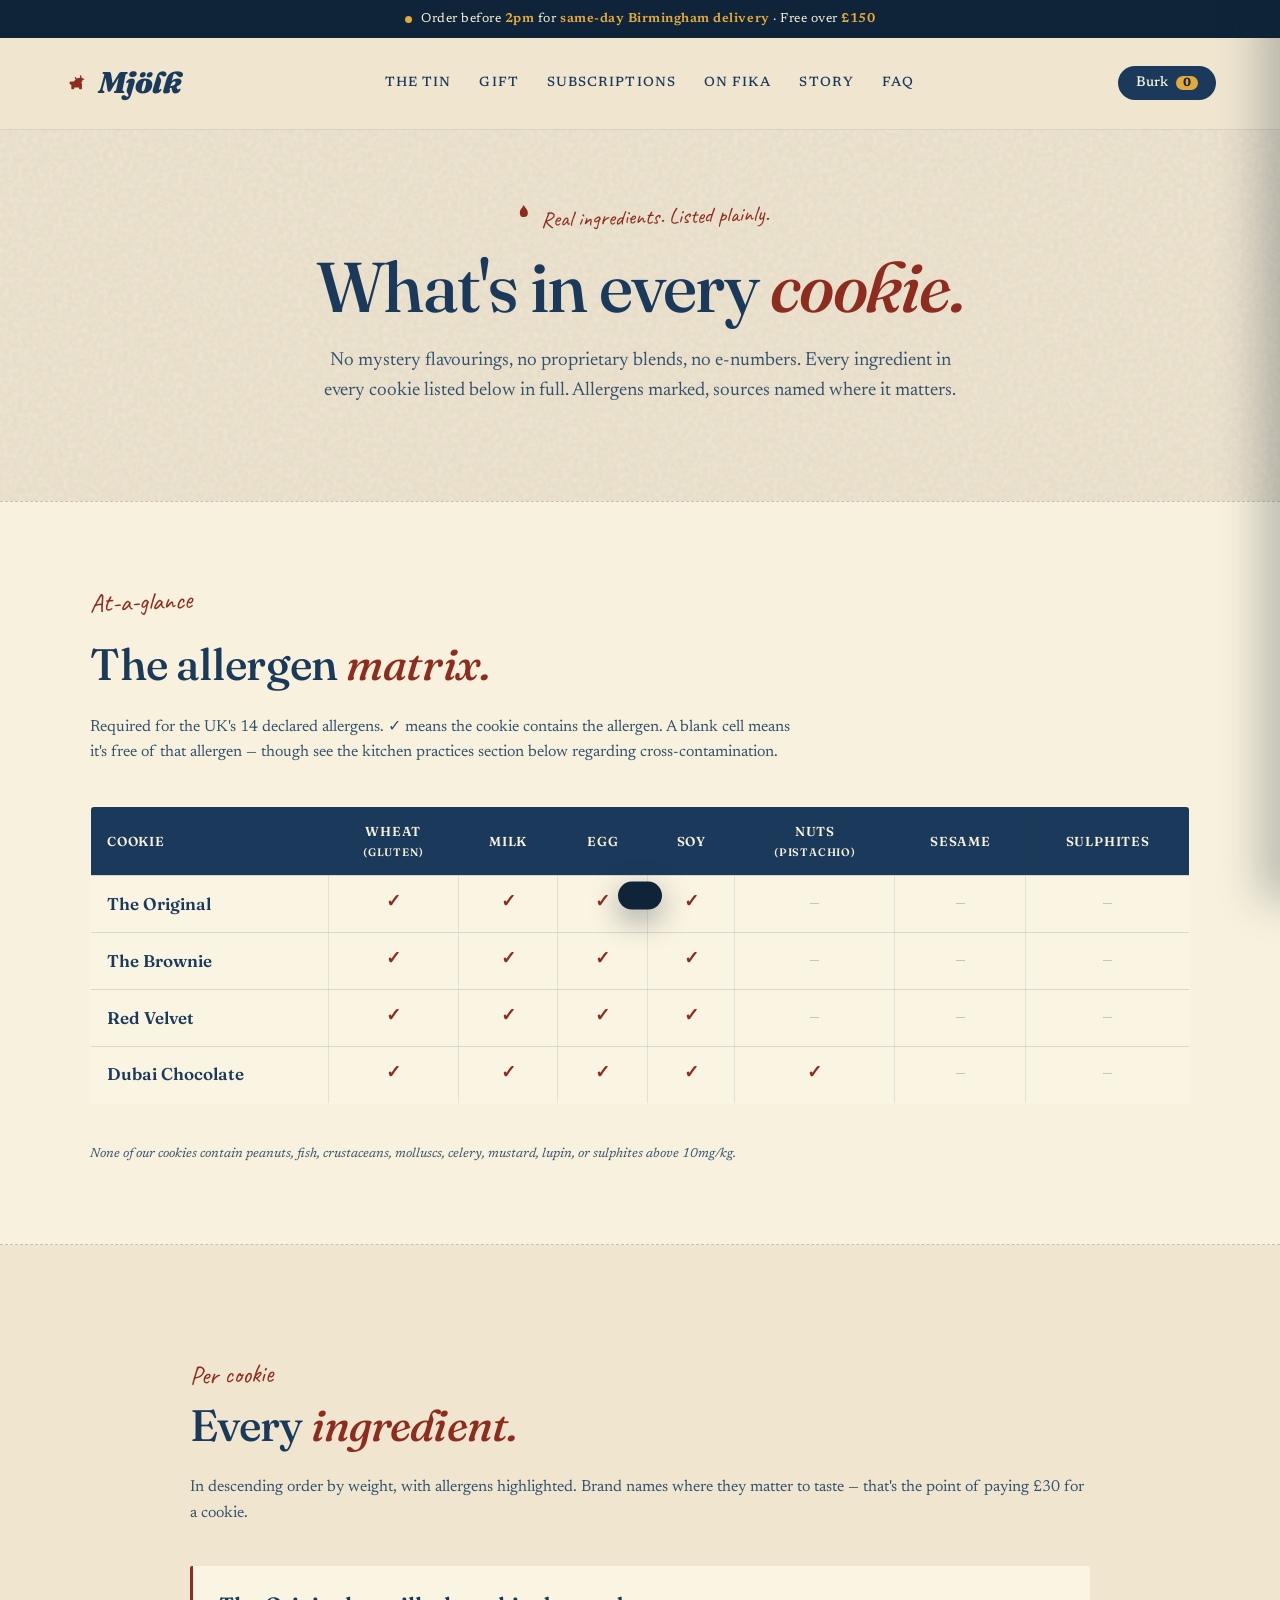
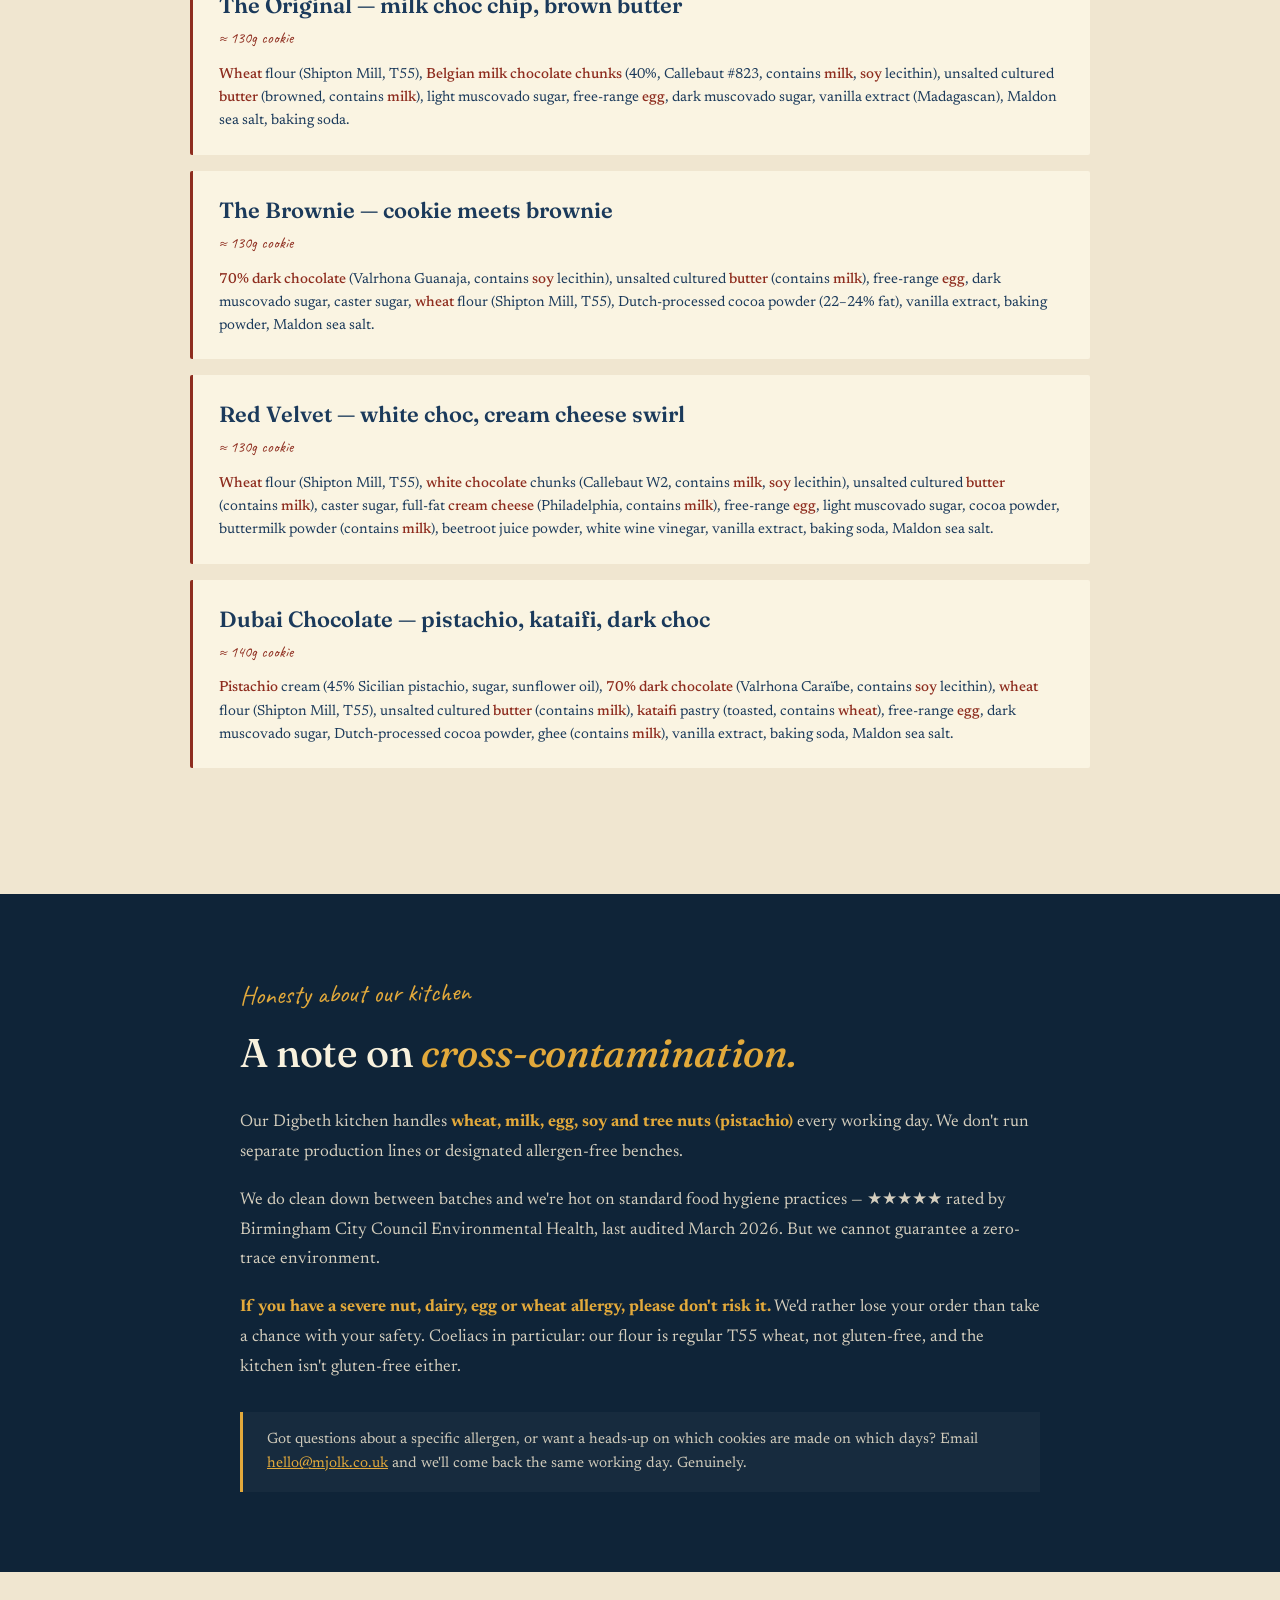
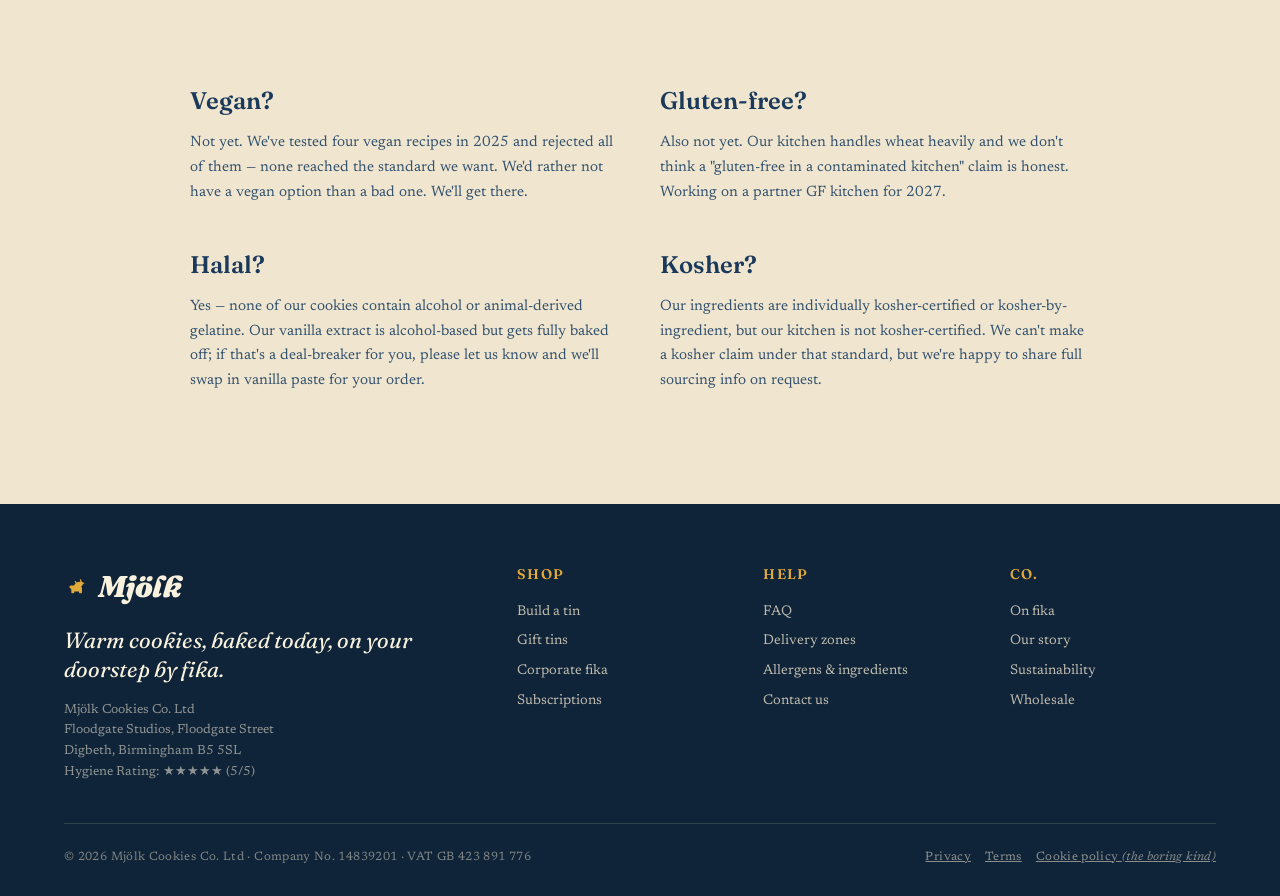
==== allergens.html @ 81289ff7 "Initial commit: static Mjölk site" ====
<!DOCTYPE html>
<html lang="en-GB">
<head>
<meta charset="UTF-8">
<meta name="viewport" content="width=device-width, initial-scale=1.0">
<title>Allergens & Ingredients — Mjölk Cookies</title>
<meta name="description" content="Full ingredient lists and allergen information for every Mjölk Cookie. Wheat, milk, egg, soy in all four cookies. Pistachio (nuts) in our Dubai Chocolate.">
<link rel="preconnect" href="https://fonts.googleapis.com">
<link rel="preconnect" href="https://fonts.gstatic.com" crossorigin>
<link href="https://fonts.googleapis.com/css2?family=Fraunces:ital,opsz,wght@0,9..144,400;0,9..144,500;0,9..144,600;0,9..144,700;0,9..144,900;1,9..144,400;1,9..144,600;1,9..144,900&family=Newsreader:ital,wght@0,400;0,500;0,600;1,400;1,500&family=Caveat:wght@500;700&display=swap" rel="stylesheet">
<link rel="stylesheet" href="styles.css">
</head>
<body>

<div class="topbar">
  <span class="pulse"></span>
  Order before <strong>2pm</strong> for <strong>same-day Birmingham delivery</strong> · Free over <strong>£150</strong>
</div>

<nav class="site-nav">
  <a href="index.html" class="logo">
    <svg class="dala" viewBox="0 0 64 64"><path fill="#8E2D1F" d="M51 24c-1.5-2.5-4-4-7-4.5L42 14c-.3-.8-1.2-1.2-2-.9-.7.3-1.1 1-.9 1.7l1.2 4.5c-3-.2-6 .3-8.5 1.5l-3-3c-.6-.6-1.6-.6-2.2 0-.6.6-.6 1.6 0 2.2l2.5 2.5c-2 1.5-3.5 3.5-4.3 5.8H17c-2 0-3.5 1.5-3.5 3.5 0 1.2.6 2.3 1.5 3l3 2v8.7c0 1 .8 1.8 1.8 1.8h3.5c1 0 1.8-.8 1.8-1.8v-2.4h12v2.4c0 1 .8 1.8 1.8 1.8h3.5c1 0 1.8-.8 1.8-1.8V35.5c0-2-.7-3.8-1.8-5.3 1.7-.7 3-2 3.7-3.7.4-1 .3-2-.1-2.5z"/><circle cx="46" cy="26" r="1.2" fill="#F0E6D0"/></svg>
    Mjölk
  </a>
  <ul>
    <li><a href="index.html#shop">The Tin</a></li>
    <li><a href="gift-tins.html">Gift</a></li>
    <li><a href="subscriptions.html">Subscriptions</a></li>
    <li><a href="index.html#fika">On Fika</a></li>
    <li><a href="our-story.html">Story</a></li>
    <li><a href="index.html#faq">FAQ</a></li>
  </ul>
  <div class="nav-right">
    <button class="cart-btn" onclick="openCart()">Burk <span class="cart-count" data-cart-count>0</span></button>
    <button class="mobile-menu-btn" onclick="toggleMobileMenu()" aria-label="Menu">
      <svg viewBox="0 0 24 24" fill="none" stroke="currentColor" stroke-width="2"><path d="M3 6h18M3 12h18M3 18h18"/></svg>
    </button>
  </div>
</nav>

<!-- Page hero -->
<section class="page-hero">
  <span class="eyebrow">
    <svg viewBox="0 0 24 24" fill="none"><path d="M12 2c2 4 4 4 4 8a4 4 0 11-8 0c0-4 2-4 4-8z" fill="#8E2D1F"/></svg>
    Real ingredients. Listed plainly.
  </span>
  <h1>What's in every <span class="it">cookie.</span></h1>
  <p class="lede">
    No mystery flavourings, no proprietary blends, no e-numbers. Every ingredient in every cookie
    listed below in full. Allergens marked, sources named where it matters.
  </p>
</section>

<!-- Allergen matrix -->
<section style="background: var(--cream-light); border-top: 1px dashed rgba(27,58,91,.25); border-bottom: 1px dashed rgba(27,58,91,.25); padding: 80px 5vw">
  <div style="max-width: 1100px; margin: 0 auto">
    <span class="section-eyebrow">At-a-glance</span>
    <h2 style="font-family: 'Fraunces', serif; font-size: clamp(30px, 4vw, 44px); font-weight: 500; color: var(--navy); margin-bottom: 16px; letter-spacing: -.01em">The allergen <span style="font-style: italic; color: var(--falu)">matrix.</span></h2>
    <p style="font-size: 16px; color: var(--navy-soft); line-height: 1.6; margin-bottom: 30px; max-width: 700px">
      Required for the UK's 14 declared allergens. ✓ means the cookie contains the allergen.
      A blank cell means it's free of that allergen — though see the kitchen practices section
      below regarding cross-contamination.
    </p>

    <div class="allergen-table-wrap">
      <table class="allergen-table">
        <thead>
          <tr>
            <th>Cookie</th>
            <th>Wheat<br><small>(gluten)</small></th>
            <th>Milk</th>
            <th>Egg</th>
            <th>Soy</th>
            <th>Nuts<br><small>(pistachio)</small></th>
            <th>Sesame</th>
            <th>Sulphites</th>
          </tr>
        </thead>
        <tbody>
          <tr>
            <td>The Original</td>
            <td><span class="allergen-yes">✓</span></td>
            <td><span class="allergen-yes">✓</span></td>
            <td><span class="allergen-yes">✓</span></td>
            <td><span class="allergen-yes">✓</span></td>
            <td><span class="allergen-no">—</span></td>
            <td><span class="allergen-no">—</span></td>
            <td><span class="allergen-no">—</span></td>
          </tr>
          <tr>
            <td>The Brownie</td>
            <td><span class="allergen-yes">✓</span></td>
            <td><span class="allergen-yes">✓</span></td>
            <td><span class="allergen-yes">✓</span></td>
            <td><span class="allergen-yes">✓</span></td>
            <td><span class="allergen-no">—</span></td>
            <td><span class="allergen-no">—</span></td>
            <td><span class="allergen-no">—</span></td>
          </tr>
          <tr>
            <td>Red Velvet</td>
            <td><span class="allergen-yes">✓</span></td>
            <td><span class="allergen-yes">✓</span></td>
            <td><span class="allergen-yes">✓</span></td>
            <td><span class="allergen-yes">✓</span></td>
            <td><span class="allergen-no">—</span></td>
            <td><span class="allergen-no">—</span></td>
            <td><span class="allergen-no">—</span></td>
          </tr>
          <tr>
            <td>Dubai Chocolate</td>
            <td><span class="allergen-yes">✓</span></td>
            <td><span class="allergen-yes">✓</span></td>
            <td><span class="allergen-yes">✓</span></td>
            <td><span class="allergen-yes">✓</span></td>
            <td><span class="allergen-yes">✓</span></td>
            <td><span class="allergen-no">—</span></td>
            <td><span class="allergen-no">—</span></td>
          </tr>
        </tbody>
      </table>
    </div>

    <p style="margin-top: 16px; font-size: 13px; color: var(--navy-soft); font-style: italic">
      None of our cookies contain peanuts, fish, crustaceans, molluscs, celery, mustard, lupin, or
      sulphites above 10mg/kg.
    </p>
  </div>
</section>

<!-- Full ingredient cards -->
<section>
  <div style="max-width: 900px; margin: 0 auto">
    <span class="section-eyebrow">Per cookie</span>
    <h2 class="section-title" style="font-size: clamp(30px, 4vw, 44px)">Every <span class="it">ingredient.</span></h2>
    <p style="font-size: 16px; color: var(--navy-soft); line-height: 1.6; margin-bottom: 40px">
      In descending order by weight, with allergens highlighted. Brand names where they matter to taste —
      that's the point of paying £30 for a cookie.
    </p>

    <div class="ingredient-card">
      <h4>The Original — milk choc chip, brown butter</h4>
      <div class="ing-tag">≈ 130g cookie</div>
      <p class="ingredients">
        <strong>Wheat</strong> flour (Shipton Mill, T55), <strong>Belgian milk chocolate chunks</strong>
        (40%, Callebaut #823, contains <strong>milk</strong>, <strong>soy</strong> lecithin), unsalted
        cultured <strong>butter</strong> (browned, contains <strong>milk</strong>), light muscovado sugar,
        free-range <strong>egg</strong>, dark muscovado sugar, vanilla extract (Madagascan), Maldon sea
        salt, baking soda.
      </p>
    </div>

    <div class="ingredient-card">
      <h4>The Brownie — cookie meets brownie</h4>
      <div class="ing-tag">≈ 130g cookie</div>
      <p class="ingredients">
        <strong>70% dark chocolate</strong> (Valrhona Guanaja, contains <strong>soy</strong> lecithin),
        unsalted cultured <strong>butter</strong> (contains <strong>milk</strong>), free-range
        <strong>egg</strong>, dark muscovado sugar, caster sugar, <strong>wheat</strong> flour
        (Shipton Mill, T55), Dutch-processed cocoa powder (22–24% fat), vanilla extract, baking
        powder, Maldon sea salt.
      </p>
    </div>

    <div class="ingredient-card">
      <h4>Red Velvet — white choc, cream cheese swirl</h4>
      <div class="ing-tag">≈ 130g cookie</div>
      <p class="ingredients">
        <strong>Wheat</strong> flour (Shipton Mill, T55), <strong>white chocolate</strong> chunks
        (Callebaut W2, contains <strong>milk</strong>, <strong>soy</strong> lecithin), unsalted
        cultured <strong>butter</strong> (contains <strong>milk</strong>), caster sugar, full-fat
        <strong>cream cheese</strong> (Philadelphia, contains <strong>milk</strong>), free-range
        <strong>egg</strong>, light muscovado sugar, cocoa powder, buttermilk powder
        (contains <strong>milk</strong>), beetroot juice powder, white wine vinegar, vanilla
        extract, baking soda, Maldon sea salt.
      </p>
    </div>

    <div class="ingredient-card">
      <h4>Dubai Chocolate — pistachio, kataifi, dark choc</h4>
      <div class="ing-tag">≈ 140g cookie</div>
      <p class="ingredients">
        <strong>Pistachio</strong> cream (45% Sicilian pistachio, sugar, sunflower oil),
        <strong>70% dark chocolate</strong> (Valrhona Caraïbe, contains <strong>soy</strong> lecithin),
        <strong>wheat</strong> flour (Shipton Mill, T55), unsalted cultured <strong>butter</strong>
        (contains <strong>milk</strong>), <strong>kataifi</strong> pastry (toasted, contains
        <strong>wheat</strong>), free-range <strong>egg</strong>, dark muscovado sugar, Dutch-processed
        cocoa powder, ghee (contains <strong>milk</strong>), vanilla extract, baking soda, Maldon
        sea salt.
      </p>
    </div>
  </div>
</section>

<!-- Kitchen practices statement -->
<section style="background: var(--navy-deep); color: var(--cream-light); padding: 80px 5vw; position: relative; overflow: hidden">
  <div style="max-width: 800px; margin: 0 auto">
    <span class="section-eyebrow" style="color: var(--mustard); transform: rotate(-1deg); display: inline-block">Honesty about our kitchen</span>
    <h2 style="font-family: 'Fraunces', serif; font-size: clamp(28px, 3.5vw, 40px); font-weight: 500; color: var(--cream-light); margin-bottom: 24px; letter-spacing: -.01em">A note on <span style="font-style: italic; color: var(--mustard)">cross-contamination.</span></h2>
    <p style="font-size: 17px; line-height: 1.75; color: rgba(240,230,208,.88); margin-bottom: 18px">
      Our Digbeth kitchen handles <strong style="color: var(--mustard)">wheat, milk, egg, soy and tree nuts (pistachio)</strong>
      every working day. We don't run separate production lines or designated allergen-free benches.
    </p>
    <p style="font-size: 17px; line-height: 1.75; color: rgba(240,230,208,.88); margin-bottom: 18px">
      We do clean down between batches and we're hot on standard food hygiene practices —
      ★★★★★ rated by Birmingham City Council Environmental Health, last audited March 2026.
      But we cannot guarantee a zero-trace environment.
    </p>
    <p style="font-size: 17px; line-height: 1.75; color: rgba(240,230,208,.88); margin-bottom: 24px">
      <strong style="color: var(--mustard)">If you have a severe nut, dairy, egg or wheat allergy,
      please don't risk it.</strong> We'd rather lose your order than take a chance with your safety.
      Coeliacs in particular: our flour is regular T55 wheat, not gluten-free, and the kitchen
      isn't gluten-free either.
    </p>
    <div style="border-left: 3px solid var(--mustard); padding: 16px 24px; background: rgba(255,255,255,.03); margin-top: 30px">
      <p style="font-size: 15px; line-height: 1.6; color: rgba(240,230,208,.85); margin: 0">
        Got questions about a specific allergen, or want a heads-up on which cookies are made
        on which days? Email <a href="mailto:hello@mjolk.co.uk" style="color: var(--mustard); text-decoration: underline">hello@mjolk.co.uk</a>
        and we'll come back the same working day. Genuinely.
      </p>
    </div>
  </div>
</section>

<!-- Vegan / GF / Halal note -->
<section style="background: var(--cream)">
  <div style="max-width: 900px; margin: 0 auto; display: grid; grid-template-columns: 1fr 1fr; gap: 40px" class="grid-2col">
    <div>
      <h3 style="font-family: 'Fraunces', serif; font-size: 24px; font-weight: 600; color: var(--navy); margin-bottom: 12px">Vegan?</h3>
      <p style="font-size: 15px; color: var(--navy-soft); line-height: 1.65">Not yet. We've tested four vegan recipes in 2025 and rejected all of them — none reached the standard we want. We'd rather not have a vegan option than a bad one. We'll get there.</p>
    </div>
    <div>
      <h3 style="font-family: 'Fraunces', serif; font-size: 24px; font-weight: 600; color: var(--navy); margin-bottom: 12px">Gluten-free?</h3>
      <p style="font-size: 15px; color: var(--navy-soft); line-height: 1.65">Also not yet. Our kitchen handles wheat heavily and we don't think a "gluten-free in a contaminated kitchen" claim is honest. Working on a partner GF kitchen for 2027.</p>
    </div>
    <div>
      <h3 style="font-family: 'Fraunces', serif; font-size: 24px; font-weight: 600; color: var(--navy); margin-bottom: 12px">Halal?</h3>
      <p style="font-size: 15px; color: var(--navy-soft); line-height: 1.65">Yes — none of our cookies contain alcohol or animal-derived gelatine. Our vanilla extract is alcohol-based but gets fully baked off; if that's a deal-breaker for you, please let us know and we'll swap in vanilla paste for your order.</p>
    </div>
    <div>
      <h3 style="font-family: 'Fraunces', serif; font-size: 24px; font-weight: 600; color: var(--navy); margin-bottom: 12px">Kosher?</h3>
      <p style="font-size: 15px; color: var(--navy-soft); line-height: 1.65">Our ingredients are individually kosher-certified or kosher-by-ingredient, but our kitchen is not kosher-certified. We can't make a kosher claim under that standard, but we're happy to share full sourcing info on request.</p>
    </div>
  </div>
</section>

<!-- Footer -->
<footer>
  <div class="footer-grid">
    <div>
      <a href="index.html" class="logo" style="color: var(--cream-light); margin-bottom: 16px; display: inline-flex">
        <svg class="dala" viewBox="0 0 64 64"><path fill="#E2A93B" d="M51 24c-1.5-2.5-4-4-7-4.5L42 14c-.3-.8-1.2-1.2-2-.9-.7.3-1.1 1-.9 1.7l1.2 4.5c-3-.2-6 .3-8.5 1.5l-3-3c-.6-.6-1.6-.6-2.2 0-.6.6-.6 1.6 0 2.2l2.5 2.5c-2 1.5-3.5 3.5-4.3 5.8H17c-2 0-3.5 1.5-3.5 3.5 0 1.2.6 2.3 1.5 3l3 2v8.7c0 1 .8 1.8 1.8 1.8h3.5c1 0 1.8-.8 1.8-1.8v-2.4h12v2.4c0 1 .8 1.8 1.8 1.8h3.5c1 0 1.8-.8 1.8-1.8V35.5c0-2-.7-3.8-1.8-5.3 1.7-.7 3-2 3.7-3.7.4-1 .3-2-.1-2.5z"/></svg>
        Mjölk
      </a>
      <div class="footer-tag">Warm cookies, baked today, on your doorstep by fika.</div>
      <div style="font-size: 13px; opacity: .55; line-height: 1.6">Mjölk Cookies Co. Ltd<br>Floodgate Studios, Floodgate Street<br>Digbeth, Birmingham B5 5SL<br>Hygiene Rating: ★★★★★ (5/5)</div>
    </div>
    <div><h5>Shop</h5><ul><li><a href="index.html#shop">Build a tin</a></li><li><a href="gift-tins.html">Gift tins</a></li><li><a href="corporate.html">Corporate fika</a></li><li><a href="subscriptions.html">Subscriptions</a></li></ul></div>
    <div><h5>Help</h5><ul><li><a href="index.html#faq">FAQ</a></li><li><a href="delivery.html">Delivery zones</a></li><li><a href="allergens.html">Allergens & ingredients</a></li><li><a href="contact.html">Contact us</a></li></ul></div>
    <div><h5>Co.</h5><ul><li><a href="index.html#fika">On fika</a></li><li><a href="our-story.html">Our story</a></li><li><a href="sustainability.html">Sustainability</a></li><li><a href="wholesale.html">Wholesale</a></li></ul></div>
  </div>
  <div class="footer-bottom">
    <div>© 2026 Mjölk Cookies Co. Ltd · Company No. 14839201 · VAT GB 423 891 776</div>
    <div><a href="#" style="color: rgba(240,230,208,.55); margin-right: 14px">Privacy</a><a href="#" style="color: rgba(240,230,208,.55); margin-right: 14px">Terms</a><a href="#" style="color: rgba(240,230,208,.55)">Cookie policy <em>(the boring kind)</em></a></div>
  </div>
</footer>

<div class="sticky-cta">
  <div class="sticky-cta-left"><div class="label">Your tin</div><div class="price" id="sticky-price">£0.00</div></div>
  <a href="index.html#shop">Build a tin →</a>
</div>

<div class="cart-overlay" id="cart-overlay" onclick="closeCart()"></div>
<aside class="cart-drawer" id="cart-drawer">
  <div class="cart-head"><h3>Your tin</h3><button class="cart-close" onclick="closeCart()">×</button></div>
  <div class="cart-body" id="cart-body"></div>
  <div class="cart-foot">
    <div class="row"><span>Subtotal</span><span id="cart-subtotal">£0.00</span></div>
    <div class="row"><span>Delivery</span><span id="cart-delivery">£4.50</span></div>
    <div class="row total"><span>Total</span><span id="cart-total">£0.00</span></div>
    <button id="cart-checkout-btn" onclick="checkout()">Checkout →</button>
  </div>
</aside>

<div class="toast" id="toast"></div>
<script src="app.js"></script>
<style>@media(max-width:700px){ .grid-2col{ grid-template-columns: 1fr !important } }</style>
</body>
</html>
---- styles.css ----
/* ════════════════════════════════════════════════════════════════
   MJÖLK COOKIES — Shared Stylesheet
   Folk-Swedish palette: Falu red, Nordic navy, mustard, cream
   ════════════════════════════════════════════════════════════════ */

:root{
  --cream: #F0E6D0;
  --cream-light: #F8F1DD;
  --cream-deep: #E5D5B0;
  --falu: #8E2D1F;
  --falu-deep: #6B1F14;
  --navy: #1B3A5B;
  --navy-soft: #34526E;
  --navy-deep: #0F2438;
  --mustard: #E2A93B;
  --mustard-deep: #B8841E;
  --cocoa-warm: #6B4226;
  --paper: #FAF4E2;
  --ink: #0F1A28;
  --shadow: 0 14px 40px -12px rgba(15,36,56,.35);
  --grain: url("data:image/svg+xml,%3Csvg viewBox='0 0 200 200' xmlns='http://www.w3.org/2000/svg'%3E%3Cfilter id='n'%3E%3CfeTurbulence type='fractalNoise' baseFrequency='0.9' numOctaves='3' stitchTiles='stitch'/%3E%3CfeColorMatrix values='0 0 0 0 0.10 0 0 0 0 0.14 0 0 0 0 0.22 0 0 0 0.16 0'/%3E%3C/filter%3E%3Crect width='100%25' height='100%25' filter='url(%23n)'/%3E%3C/svg%3E");
}

*{ box-sizing:border-box; margin:0; padding:0 }
html{ scroll-behavior:smooth }
body{
  background: var(--cream);
  color: var(--navy);
  font-family: 'Newsreader', Georgia, serif;
  font-size: 17px;
  line-height: 1.55;
  overflow-x: hidden;
  position: relative;
  min-height: 100vh;
}
body::before{
  content:""; position:fixed; inset:0; z-index:1; pointer-events:none;
  background-image: var(--grain); opacity:.55; mix-blend-mode: multiply;
}
::selection{ background: var(--falu); color: var(--cream-light) }

/* ───────── Top utility bar ───────── */
.topbar{
  background: var(--navy-deep); color: var(--cream-light);
  font-family: 'Newsreader', serif; font-size: 13px; letter-spacing: .04em;
  padding: 9px 20px; text-align:center; position: relative; z-index: 10;
}
.topbar strong{ color: var(--mustard); font-weight:600 }
.topbar .pulse{
  display:inline-block; width:7px; height:7px; border-radius:50%;
  background: var(--mustard); margin-right:6px; vertical-align:middle;
  animation: pulse 1.6s ease-in-out infinite;
}
@keyframes pulse{ 0%,100%{opacity:1} 50%{opacity:.35} }

/* ───────── Nav ───────── */
nav.site-nav{
  display:flex; justify-content:space-between; align-items:center;
  padding: 22px 5vw; position: sticky; top:0; z-index:20;
  background: var(--cream); border-bottom: 1px solid rgba(27,58,91,.12);
  backdrop-filter: blur(6px);
}
.logo{
  font-family: 'Fraunces', serif; font-weight: 900; font-style: italic;
  font-size: 30px; letter-spacing: -.02em; color: var(--navy);
  display:flex; align-items: center; gap: 8px; text-decoration: none;
}
.logo .dala{ width: 26px; height: 26px; flex-shrink: 0 }
nav.site-nav ul{ display:flex; gap: 28px; list-style:none }
nav.site-nav ul a{
  color: var(--navy); text-decoration:none; font-size: 13.5px;
  letter-spacing: .08em; text-transform: uppercase; font-weight: 500;
  position: relative; padding: 4px 0;
}
nav.site-nav ul a::after{
  content:""; position:absolute; left:0; bottom:0; width:0; height:1px;
  background: var(--falu); transition: width .3s ease;
}
nav.site-nav ul a:hover::after,
nav.site-nav ul a.is-active::after{ width:100% }
nav.site-nav ul a.is-active{ color: var(--falu) }
.nav-right{ display:flex; gap: 18px; align-items: center }
.cart-btn{
  background: var(--navy); color: var(--cream-light); border:none;
  padding: 10px 18px; border-radius: 999px; cursor: pointer;
  font-family: 'Newsreader', serif; font-size: 14px; font-weight: 500;
  display:flex; gap: 8px; align-items:center;
  transition: transform .2s ease, background .2s ease;
}
.cart-btn:hover{ background: var(--falu); transform: translateY(-1px) }
.cart-count{
  background: var(--mustard); color: var(--navy-deep); font-weight: 700;
  font-size: 12px; padding: 1px 7px; border-radius: 999px;
  font-family: 'Newsreader', serif;
}
.mobile-menu-btn{
  display:none; background: none; border: none; cursor: pointer;
  width: 32px; height: 32px; padding: 4px; color: var(--navy);
}
.mobile-menu-btn svg{ width: 100%; height: 100% }
@media(max-width:900px){
  nav.site-nav ul{ display:none }
  nav.site-nav ul.mobile-open{
    display: flex; position: absolute; top: 100%; left: 0; right: 0;
    flex-direction: column; gap: 0; background: var(--cream-light);
    padding: 16px 5vw; border-bottom: 1px solid rgba(27,58,91,.12);
    box-shadow: 0 10px 20px rgba(15,36,56,.1);
  }
  nav.site-nav ul.mobile-open li{ padding: 12px 0; border-bottom: 1px dashed rgba(27,58,91,.15) }
  nav.site-nav ul.mobile-open li:last-child{ border-bottom: none }
  .mobile-menu-btn{ display: block }
}

/* ───────── Homepage hero ───────── */
.hero{
  padding: 70px 5vw 90px;
  display: grid; grid-template-columns: 1.1fr .9fr;
  gap: 60px; align-items: center; position: relative;
}
.hero::before{
  content:""; position:absolute; top:50px; right:8%; width:260px; height:260px;
  background: radial-gradient(circle, rgba(226,169,59,.4), transparent 65%);
  z-index:0; filter: blur(20px);
}
.eyebrow{
  display:inline-flex; align-items:center; gap:8px;
  font-family: 'Caveat', cursive; font-size: 22px; color: var(--falu);
  margin-bottom: 18px; transform: rotate(-1.5deg);
}
.eyebrow svg{ width:24px; height:24px }
h1.headline{
  font-family: 'Fraunces', serif; font-weight: 500;
  font-size: clamp(44px, 6.4vw, 92px);
  line-height: .95; letter-spacing: -.025em; color: var(--navy);
  margin-bottom: 24px; font-variation-settings: "opsz" 144, "SOFT" 100;
}
h1.headline .it{ font-style: italic; font-weight: 600; color: var(--falu) }
h1.headline .swash{ font-style: italic; font-weight: 400 }
h1.headline .fika-mark{ position: relative; display: inline-block }
h1.headline .fika-mark::after{
  content:""; position:absolute; left: 4%; right: 4%; bottom: 4px;
  height: 8px; background: var(--mustard); opacity: .55; z-index: -1;
  transform: skewX(-6deg);
}
.lede{
  font-size: 19px; line-height: 1.5; max-width: 480px;
  color: var(--navy-soft); margin-bottom: 36px;
}

/* ───────── Postcode checker ───────── */
.postcode{
  background: var(--paper); border: 1.5px solid var(--navy);
  padding: 22px 26px; max-width: 480px; position: relative;
  box-shadow: 6px 6px 0 var(--navy);
  border-radius: 4px;
}
.postcode-label{
  font-family: 'Caveat', cursive; font-size: 22px;
  color: var(--falu); margin-bottom: 4px; line-height: 1;
}
.postcode-sub{ font-size: 13.5px; color: var(--navy-soft); margin-bottom: 14px }
.postcode-form{ display:flex; gap: 10px }
.postcode-form input{
  flex:1; border: none; background: var(--cream); padding: 14px 16px;
  font-family: 'Newsreader', serif; font-size: 16px; color: var(--navy);
  border-bottom: 2px solid var(--navy); border-radius: 2px 2px 0 0;
  text-transform: uppercase; letter-spacing: .05em; outline: none;
}
.postcode-form input:focus{ background: white }
.postcode-form button{
  background: var(--navy); color: var(--cream-light); border:none;
  padding: 14px 22px; cursor: pointer; font-family: 'Newsreader', serif;
  font-size: 14px; font-weight: 600; letter-spacing: .08em;
  text-transform: uppercase; transition: background .2s;
  border-radius: 2px;
}
.postcode-form button:hover{ background: var(--falu) }
.postcode-result{
  margin-top: 14px; font-size: 14.5px; min-height: 20px;
  font-family: 'Newsreader', serif;
}
.postcode-result.success{ color: #1F6E3D; font-weight: 500 }
.postcode-result.info{ color: var(--navy-soft) }
.postcode-result .check{ display:inline-block; margin-right:6px }

/* ───────── Hero illustration ───────── */
.hero-art{
  position: relative; aspect-ratio: 1/1; max-width: 540px; margin: 0 auto;
  z-index: 2;
}
.hero-art svg.tin-svg{ width: 100%; height: 100%; filter: drop-shadow(0 30px 40px rgba(15,36,56,.35)) }
.steam{
  position:absolute; top:8%; left:50%; transform: translateX(-50%);
  width: 60%; height: 30%; pointer-events:none;
}
.steam path{
  stroke: rgba(255,255,255,.7); stroke-width: 2.2; fill: none;
  stroke-linecap: round; opacity: 0;
  animation: steamRise 4s ease-out infinite;
}
.steam path:nth-child(2){ animation-delay: 1.3s }
.steam path:nth-child(3){ animation-delay: 2.6s }
@keyframes steamRise{
  0%{ opacity:0; transform: translateY(20px) scale(.8) }
  20%{ opacity:.8 }
  100%{ opacity:0; transform: translateY(-40px) scale(1.2) }
}
@media(max-width:900px){
  .hero{ grid-template-columns: 1fr; gap: 40px; padding: 40px 5vw 60px }
  .hero-art{ max-width: 380px; order: -1 }
}

/* ───────── Page hero (used on non-home pages) ───────── */
.page-hero{
  padding: 70px 5vw 60px; max-width: 1200px; margin: 0 auto;
  position: relative; text-align: center;
}
.page-hero .eyebrow{ display: inline-block }
.page-hero h1{
  font-family: 'Fraunces', serif; font-weight: 500;
  font-size: clamp(40px, 5.5vw, 78px);
  line-height: 1; letter-spacing: -.025em; color: var(--navy);
  margin-bottom: 24px;
}
.page-hero h1 .it{ font-style: italic; color: var(--falu) }
.page-hero p.lede{
  font-size: 19px; line-height: 1.55; max-width: 640px;
  color: var(--navy-soft); margin: 0 auto 36px;
}

/* ───────── Value strip ───────── */
.value-strip{
  background: var(--navy-deep); color: var(--cream-light);
  padding: 28px 5vw; position: relative; z-index:2;
  overflow: hidden;
}
.value-strip::before, .value-strip::after{
  content:""; position:absolute; left:0; right:0; height: 4px;
  background-image: linear-gradient(90deg,
    var(--falu) 0 16%, var(--mustard) 16% 33%, var(--cream-light) 33% 50%,
    var(--mustard) 50% 67%, var(--falu) 67% 83%, var(--navy) 83% 100%);
  background-size: 60px 4px; opacity: .4;
}
.value-strip::before{ top: 0 }
.value-strip::after{ bottom: 0 }
.value-strip-inner{
  display:grid; grid-template-columns: repeat(4, 1fr); gap: 30px;
  max-width: 1300px; margin: 0 auto;
}
.value-item{ display:flex; gap: 14px; align-items: flex-start }
.value-item-num{
  font-family: 'Fraunces', serif; font-style: italic; font-weight: 600;
  font-size: 28px; color: var(--mustard); line-height: 1; min-width: 32px;
}
.value-item h4{
  font-family: 'Fraunces', serif; font-size: 18px; font-weight: 500;
  margin-bottom: 4px; letter-spacing: -.01em;
}
.value-item p{
  font-size: 13.5px; color: rgba(240,230,208,.72); line-height: 1.45;
}
@media(max-width:850px){ .value-strip-inner{ grid-template-columns: 1fr 1fr } }
@media(max-width:520px){ .value-strip-inner{ grid-template-columns: 1fr } }

/* ───────── Section base ───────── */
section{ padding: 110px 5vw; position: relative; z-index: 2 }
.section-eyebrow{
  font-family: 'Caveat', cursive; font-size: 26px; color: var(--falu);
  margin-bottom: 8px; transform: rotate(-2deg); display: inline-block;
}
h2.section-title{
  font-family: 'Fraunces', serif; font-weight: 500;
  font-size: clamp(38px, 5vw, 68px);
  line-height: 1; letter-spacing: -.02em; margin-bottom: 28px;
  color: var(--navy);
}
h2.section-title .it{ font-style: italic; color: var(--falu) }
.section-intro{
  max-width: 560px; font-size: 18px; color: var(--navy-soft);
  margin-bottom: 60px;
}

/* ───────── Shop / SKUs ───────── */
#shop{
  background: var(--cream-light);
  border-top: 1px dashed rgba(27,58,91,.25);
  border-bottom: 1px dashed rgba(27,58,91,.25);
}
.shop-grid{
  display:grid; grid-template-columns: repeat(4, 1fr); gap: 20px;
  max-width: 1300px; margin: 0 auto 50px;
}
@media(max-width:1000px){ .shop-grid{ grid-template-columns: 1fr 1fr } }
@media(max-width:560px){ .shop-grid{ grid-template-columns: 1fr } }

.cookie-card{
  background: var(--paper); border: 1.5px solid var(--navy);
  padding: 22px 22px 24px; position: relative;
  transition: transform .3s ease, box-shadow .3s ease;
  display:flex; flex-direction:column;
  border-radius: 4px;
}
.cookie-card:hover{
  transform: translateY(-6px) rotate(-.5deg);
  box-shadow: 8px 12px 0 var(--navy);
}
.cookie-card .stamp{
  position:absolute; top:14px; right: 14px;
  font-family: 'Fraunces', serif; font-style: italic; font-size: 12px;
  color: var(--falu); border: 1px solid var(--falu); padding: 3px 9px;
  border-radius: 999px; transform: rotate(6deg);
  letter-spacing: .04em;
}
.cookie-art{
  aspect-ratio: 1/1; margin-bottom: 18px; position: relative;
  display:flex; align-items:center; justify-content:center;
}
.cookie-art svg{ width: 88%; height: 88%; filter: drop-shadow(0 8px 12px rgba(15,36,56,.18)) }
.cookie-name{
  font-family: 'Fraunces', serif; font-size: 22px; font-weight: 600;
  line-height: 1.05; margin-bottom: 6px; letter-spacing: -.01em;
  color: var(--navy);
}
.cookie-tagline{
  font-family: 'Caveat', cursive; font-size: 18px; color: var(--falu);
  margin-bottom: 10px; line-height: 1;
}
.cookie-desc{
  font-size: 14px; color: var(--navy-soft); line-height: 1.45;
  margin-bottom: 14px; flex-grow: 1;
}
.cookie-allergens{
  font-size: 11.5px; color: var(--navy-soft); letter-spacing: .03em;
  text-transform: uppercase; padding-top: 12px;
  border-top: 1px dashed rgba(27,58,91,.25);
  margin-bottom: 14px;
}
.cookie-allergens strong{ color: var(--navy); font-weight: 600 }
.qty-row{
  display:flex; justify-content: space-between; align-items: center;
  padding-top: 8px;
}
.qty-controls{
  display:flex; align-items:center; gap: 12px;
  background: var(--cream); border: 1px solid var(--navy);
  border-radius: 999px; padding: 4px;
}
.qty-btn{
  width: 28px; height: 28px; border-radius: 50%; border:none;
  background: var(--navy); color: var(--cream-light); cursor: pointer;
  font-size: 16px; font-weight: 600; line-height: 1;
  display:flex; align-items:center; justify-content:center;
  transition: background .15s;
}
.qty-btn:hover{ background: var(--falu) }
.qty-num{
  font-family: 'Fraunces', serif; font-weight: 600; font-size: 16px;
  min-width: 16px; text-align: center;
}
.cookie-price{
  font-family: 'Fraunces', serif; font-weight: 600; font-size: 18px;
  color: var(--navy);
}

/* ───────── Tin builder ───────── */
.tin-builder{
  max-width: 980px; margin: 0 auto;
  background: var(--navy-deep); color: var(--cream-light);
  padding: 40px 50px; border-radius: 6px;
  display: grid; grid-template-columns: 1.1fr .9fr; gap: 50px;
  align-items: center; position: relative;
  box-shadow: 0 30px 60px -20px rgba(15,36,56,.55);
}
.tin-builder::before{
  content:"DIN BURK · YOUR TIN"; position:absolute; top:-12px; left: 40px;
  background: var(--falu); color: var(--cream-light);
  padding: 4px 12px; font-size: 11px; letter-spacing: .15em; font-weight: 600;
  border-radius: 2px;
}
.tin-builder h3{
  font-family: 'Fraunces', serif; font-size: 30px; font-weight: 500;
  margin-bottom: 8px; line-height: 1.1; letter-spacing: -.01em;
}
.tin-builder h3 .it{ font-style: italic; color: var(--mustard) }
.tin-builder p.builder-hint{
  font-size: 14px; color: rgba(240,230,208,.68); margin-bottom: 22px;
}
.tin-summary{ font-size: 14.5px; line-height: 1.7 }
.tin-summary .empty-line{ color: rgba(240,230,208,.4); font-style: italic }
.tin-summary .line{
  display:flex; justify-content: space-between;
  padding: 4px 0; border-bottom: 1px dotted rgba(240,230,208,.2);
}
.tin-summary .line:last-child{ border-bottom: none }
.builder-totals{
  border-top: 1.5px solid var(--mustard); margin-top: 16px; padding-top: 16px;
}
.builder-totals .total-row{
  display:flex; justify-content:space-between; align-items: baseline;
  margin-bottom: 4px;
}
.total-row.grand{ font-family: 'Fraunces', serif; font-size: 24px; font-weight: 600; color: var(--mustard) }
.builder-cta{
  background: var(--mustard); color: var(--navy-deep); border: none;
  padding: 16px 24px; border-radius: 999px; cursor: pointer;
  font-family: 'Newsreader', serif; font-size: 15px; font-weight: 600;
  letter-spacing: .04em; width: 100%; margin-top: 16px;
  transition: transform .2s, background .2s;
}
.builder-cta:hover{ background: var(--cream-light); transform: translateY(-2px) }
.builder-cta:disabled{ opacity:.5; cursor:not-allowed; transform:none }
.delivery-progress{
  margin-top: 18px; font-size: 13px; color: rgba(240,230,208,.78);
}
.progress-bar{
  height: 4px; background: rgba(240,230,208,.18); border-radius: 2px;
  margin-top: 6px; overflow:hidden;
}
.progress-bar-fill{
  height: 100%; background: var(--mustard); border-radius: 2px;
  transition: width .4s ease; width: 0%;
}
@media(max-width:780px){
  .tin-builder{ grid-template-columns: 1fr; padding: 36px 28px }
}

/* ───────── How it works ───────── */
#how{
  background: var(--cream);
  background-image:
    radial-gradient(circle at 10% 20%, rgba(142,45,31,.08), transparent 30%),
    radial-gradient(circle at 90% 80%, rgba(27,58,91,.10), transparent 35%);
}
.steps{
  display:grid; grid-template-columns: repeat(3, 1fr); gap: 40px;
  max-width: 1200px; margin: 0 auto; position: relative;
}
.steps::before{
  content:""; position: absolute; top: 80px; left: 12%; right: 12%;
  height: 1px; background-image: linear-gradient(90deg, var(--navy) 50%, transparent 50%);
  background-size: 12px 1px; z-index: 0;
}
.step{ text-align: center; position: relative; z-index: 2 }
.step-num{
  width: 64px; height: 64px; border-radius: 50%;
  background: var(--cream); border: 1.5px solid var(--navy);
  display:flex; align-items:center; justify-content:center;
  font-family: 'Fraunces', serif; font-style: italic; font-weight: 600;
  font-size: 32px; color: var(--falu);
  margin: 0 auto 22px;
}
.step h4{
  font-family: 'Fraunces', serif; font-size: 24px; font-weight: 500;
  margin-bottom: 10px; letter-spacing: -.01em; color: var(--navy);
}
.step p{ font-size: 15px; color: var(--navy-soft); max-width: 260px; margin: 0 auto }
@media(max-width:780px){
  .steps{ grid-template-columns: 1fr; gap: 50px }
  .steps::before{ display: none }
}

/* ───────── Fika manifesto ───────── */
#fika{
  background: var(--navy-deep); color: var(--cream-light);
  padding: 120px 5vw; position: relative; overflow: hidden;
}
#fika::before, #fika::after{
  content:""; position: absolute; left: 0; right: 0; height: 4px;
  background-image: linear-gradient(90deg,
    var(--falu) 0 16%, var(--mustard) 16% 33%, var(--cream-light) 33% 50%,
    var(--mustard) 50% 67%, var(--falu) 67% 83%, var(--navy) 83% 100%);
  background-size: 60px 4px; opacity: .35;
}
#fika::before{ top: 0 }
#fika::after{ bottom: 0 }
.fika-deco{
  position: absolute; top: 90px; right: -40px; width: 280px; opacity: .08;
  pointer-events: none;
}
.fika-deco svg{ width: 100%; height: auto }
@media(max-width:900px){ .fika-deco{ display: none } }

.fika-inner{
  max-width: 880px; margin: 0 auto; position: relative; z-index: 2;
}
#fika .section-eyebrow{ color: var(--mustard); transform: rotate(-1deg) }
.fika-title{
  font-family: 'Fraunces', serif; font-weight: 500;
  font-size: clamp(44px, 6.2vw, 84px);
  line-height: .95; letter-spacing: -.025em;
  margin: 12px 0 36px; color: var(--cream-light);
}
.fika-title .it{ font-style: italic; color: var(--mustard) }
.fika-lede{
  font-family: 'Fraunces', serif; font-weight: 400;
  font-size: clamp(20px, 2.2vw, 26px); line-height: 1.4;
  font-style: italic; color: var(--cream-light);
  max-width: 720px; margin-bottom: 50px;
  border-left: 3px solid var(--falu); padding-left: 24px;
}
.fika-body p{
  font-size: 17.5px; line-height: 1.7; color: rgba(240,230,208,.88);
  margin-bottom: 22px; max-width: 720px;
}
.fika-body em{ color: var(--mustard); font-style: italic; font-weight: 500 }

.fika-rules{
  display: grid; grid-template-columns: repeat(3, 1fr); gap: 36px;
  margin: 70px 0; padding: 54px 0;
  border-top: 1px solid rgba(240,230,208,.18);
  border-bottom: 1px solid rgba(240,230,208,.18);
}
@media(max-width:780px){ .fika-rules{ grid-template-columns: 1fr; gap: 36px; margin: 50px 0 } }
.rule .rule-num{
  font-family: 'Fraunces', serif; font-style: italic; font-weight: 600;
  font-size: 38px; color: var(--falu); line-height: 1; margin-bottom: 14px;
}
.rule h4{
  font-family: 'Fraunces', serif; font-size: 24px; font-weight: 500;
  margin-bottom: 10px; letter-spacing: -.01em; color: var(--cream-light);
}
.rule p{ font-size: 15px; line-height: 1.6; color: rgba(240,230,208,.72) }

.fika-quote{
  font-family: 'Fraunces', serif; font-weight: 400;
  font-size: clamp(28px, 4vw, 46px); line-height: 1.2;
  text-align: center; color: var(--mustard); padding: 30px 20px;
  position: relative; max-width: 720px; margin: 0 auto;
}
.fika-quote::before{
  content: "“"; font-family: 'Fraunces', serif; font-style: italic;
  font-size: 80px; color: var(--falu); position: absolute;
  top: -10px; left: 50%; transform: translateX(-50%);
  opacity: .55; line-height: 1;
}
.fika-quote .it{ font-style: italic }
.fika-quote-source{
  display: block; font-family: 'Caveat', cursive; font-size: 18px;
  color: rgba(240,230,208,.55); margin-top: 12px; font-style: normal;
}

.fika-close{
  font-size: 17px; line-height: 1.7; color: rgba(240,230,208,.85);
  max-width: 720px; margin: 50px auto 40px;
}
.fika-close strong{ color: var(--mustard); font-weight: 500 }

.fika-cta-row{ text-align: center; margin-top: 40px }
.fika-cta{
  display: inline-block; background: var(--mustard); color: var(--navy-deep);
  padding: 16px 32px; border-radius: 999px;
  font-family: 'Newsreader', serif; font-size: 15px; font-weight: 600;
  letter-spacing: .04em; text-decoration: none;
  transition: transform .2s, background .2s;
}
.fika-cta:hover{ background: var(--cream-light); transform: translateY(-2px) }
.fika-cta-sub{
  display: block; margin-top: 14px; font-size: 13px;
  color: rgba(240,230,208,.55);
}

/* ───────── Recipe / reheating card ───────── */
#reheat{
  background: var(--cream-deep);
  background-image: var(--grain);
  background-blend-mode: multiply;
}
.recipe-wrap{
  max-width: 1100px; margin: 0 auto; display: grid;
  grid-template-columns: 1fr 1.2fr; gap: 60px; align-items: center;
}
.recipe-card{
  background: var(--paper);
  background-image:
    repeating-linear-gradient(transparent, transparent 28px, rgba(27,58,91,.13) 28px, rgba(27,58,91,.13) 29px);
  padding: 50px 50px 50px 70px;
  position: relative; transform: rotate(-1.5deg);
  box-shadow: 10px 14px 30px -8px rgba(15,36,56,.3);
  border-radius: 2px;
}
.recipe-card::before{
  content:""; position: absolute; left: 40px; top: 0; bottom: 0; width: 1px;
  background: var(--falu); opacity: .35;
}
.recipe-pin{
  position: absolute; top: -14px; right: 24%; width: 26px; height: 26px;
  border-radius: 50%; background: var(--falu);
  box-shadow: 0 4px 8px rgba(15,36,56,.4), inset -2px -2px 4px rgba(0,0,0,.2);
}
.recipe-pin::after{
  content:""; position:absolute; top: 6px; left: 8px; width: 6px; height: 6px;
  background: rgba(255,255,255,.5); border-radius: 50%;
}
.recipe-card h3{
  font-family: 'Caveat', cursive; font-size: 36px; font-weight: 700;
  color: var(--falu); margin-bottom: 4px; line-height: 1;
}
.recipe-card .recipe-sub{
  font-family: 'Caveat', cursive; font-size: 20px; color: var(--navy-soft);
  margin-bottom: 22px;
}
.recipe-card ol{ list-style: none; counter-reset: step; padding: 0 }
.recipe-card ol li{
  counter-increment: step; padding-left: 38px; position: relative;
  margin-bottom: 16px; font-size: 16px; line-height: 1.55;
  color: var(--navy);
}
.recipe-card ol li::before{
  content: counter(step) ".";
  position:absolute; left: 0; top: -2px;
  font-family: 'Fraunces', serif; font-style: italic; font-weight: 600;
  color: var(--falu); font-size: 22px;
}
.recipe-card ol li strong{ font-weight: 600; color: var(--navy) }
.recipe-card .warning{
  margin-top: 14px; padding: 10px 14px; background: rgba(142,45,31,.1);
  border-left: 3px solid var(--falu); font-size: 14px; color: var(--navy);
  font-style: italic;
}
.recipe-card .signoff{
  margin-top: 22px; text-align: right;
  font-family: 'Caveat', cursive; font-size: 24px; color: var(--navy-soft);
  transform: rotate(-2deg);
}
@media(max-width:780px){
  .recipe-wrap{ grid-template-columns: 1fr; gap: 40px }
  .recipe-card{ padding: 40px 30px 40px 50px; transform: rotate(-.5deg) }
}

/* ───────── Reviews ───────── */
#reviews{ background: var(--cream) }
.reviews-header{
  display:flex; justify-content: space-between; align-items: flex-end;
  flex-wrap: wrap; gap: 20px; max-width: 1300px; margin: 0 auto 50px;
}
.stars{
  display:flex; align-items:center; gap: 10px;
  font-family: 'Fraunces', serif; font-size: 16px; color: var(--navy);
}
.stars-glyphs{ color: var(--falu); letter-spacing: 2px; font-size: 22px }
.stars b{ font-weight: 600 }
.reviews-grid{
  display: grid; grid-template-columns: repeat(3, 1fr); gap: 24px;
  max-width: 1300px; margin: 0 auto;
}
@media(max-width:900px){ .reviews-grid{ grid-template-columns: 1fr } }
.review{
  background: var(--paper); padding: 28px 28px 24px;
  border: 1px solid rgba(27,58,91,.18); border-radius: 4px;
  position: relative;
}
.review:nth-child(2){ transform: rotate(.6deg) }
.review:nth-child(3){ transform: rotate(-.4deg) }
.review-stars{ color: var(--falu); letter-spacing: 2px; font-size: 16px; margin-bottom: 12px }
.review p{
  font-family: 'Newsreader', serif; font-style: italic;
  font-size: 17px; line-height: 1.5; color: var(--navy);
  margin-bottom: 18px;
}
.review p::before{ content: "“"; font-family: 'Fraunces', serif; font-size: 36px; line-height: 0; vertical-align: -10px; color: var(--falu) }
.review-author{
  font-family: 'Fraunces', serif; font-weight: 600; font-size: 15px;
  letter-spacing: -.01em; color: var(--navy);
}
.review-loc{ font-size: 13px; color: var(--navy-soft); margin-top: 2px }
.verified{
  display:inline-flex; align-items:center; gap: 5px;
  font-size: 11px; color: #1F6E3D; margin-top: 6px;
  text-transform: uppercase; letter-spacing: .05em;
}
.verified::before{ content: "✓"; font-weight: 700 }

/* ───────── FAQ ───────── */
#faq{ background: var(--cream-light); border-top: 1px dashed rgba(27,58,91,.25) }
.faq-list{ max-width: 820px; margin: 0 auto }
.faq-item{
  border-bottom: 1px solid rgba(27,58,91,.2);
  padding: 22px 0; cursor: pointer;
}
.faq-q{
  display:flex; justify-content:space-between; align-items:center;
  font-family: 'Fraunces', serif; font-size: 21px; font-weight: 500;
  letter-spacing: -.005em; color: var(--navy); gap: 20px;
}
.faq-q .plus{
  font-family: 'Fraunces', serif; font-style: italic; font-size: 28px;
  color: var(--falu); transition: transform .25s; line-height: 1;
  flex-shrink: 0;
}
.faq-item.open .faq-q .plus{ transform: rotate(45deg) }
.faq-a{
  max-height: 0; overflow: hidden; transition: max-height .35s ease, padding .25s;
  font-size: 16px; color: var(--navy-soft); line-height: 1.6;
}
.faq-item.open .faq-a{ max-height: 600px; padding-top: 12px }

/* ───────── Newsletter ───────── */
.newsletter{
  background: var(--falu); color: var(--cream-light);
  padding: 70px 5vw; text-align: center;
  position: relative; overflow: hidden;
}
.newsletter::before, .newsletter::after{
  content:""; position: absolute; left: 0; right: 0; height: 6px;
  background-image: repeating-linear-gradient(90deg,
    var(--mustard) 0 12px, transparent 12px 24px);
  opacity: .35;
}
.newsletter::before{ top: 0 }
.newsletter::after{ bottom: 0 }
.newsletter h3{
  font-family: 'Fraunces', serif; font-size: clamp(32px, 4vw, 48px);
  font-weight: 500; line-height: 1.05; max-width: 700px; margin: 0 auto 12px;
  letter-spacing: -.015em;
}
.newsletter h3 .it{ font-style: italic; color: var(--mustard) }
.newsletter p{ max-width: 480px; margin: 0 auto 26px; opacity: .88; font-size: 16px }
.newsletter form{ display:flex; max-width: 460px; margin: 0 auto; gap: 8px }
.newsletter input{
  flex: 1; border: none; padding: 14px 18px; font-family: 'Newsreader', serif;
  font-size: 15px; background: var(--cream-light); color: var(--navy);
  border-radius: 2px;
}
.newsletter button{
  background: var(--navy-deep); color: var(--cream-light); border: none;
  padding: 14px 22px; cursor: pointer; font-family: 'Newsreader', serif;
  font-size: 14px; font-weight: 600; letter-spacing: .06em;
  text-transform: uppercase; border-radius: 2px;
}
.newsletter button:hover{ background: var(--ink) }

/* ───────── Footer ───────── */
footer{
  background: var(--navy-deep); color: var(--cream-light);
  padding: 60px 5vw 30px; font-size: 14px;
}
.footer-grid{
  display: grid; grid-template-columns: 2fr 1fr 1fr 1fr; gap: 40px;
  max-width: 1300px; margin: 0 auto 40px;
}
@media(max-width:780px){ .footer-grid{ grid-template-columns: 1fr 1fr } }
.footer-grid h5{
  font-family: 'Fraunces', serif; font-size: 14px; font-weight: 600;
  text-transform: uppercase; letter-spacing: .1em; margin-bottom: 16px;
  color: var(--mustard);
}
.footer-grid ul{ list-style: none }
.footer-grid li{ margin-bottom: 8px }
.footer-grid a{
  color: rgba(240,230,208,.78); text-decoration: none;
  transition: color .15s;
}
.footer-grid a:hover{ color: var(--mustard) }
.footer-tag{
  font-family: 'Fraunces', serif; font-style: italic; font-size: 22px;
  line-height: 1.3; margin-bottom: 16px; color: var(--cream-light);
}
.footer-bottom{
  border-top: 1px solid rgba(240,230,208,.15); padding-top: 24px;
  max-width: 1300px; margin: 0 auto;
  display:flex; justify-content: space-between; flex-wrap: wrap; gap: 12px;
  font-size: 12px; color: rgba(240,230,208,.5); letter-spacing: .03em;
}

/* ───────── Sticky mobile CTA ───────── */
.sticky-cta{
  position: fixed; bottom: 0; left: 0; right: 0;
  background: var(--navy-deep); color: var(--cream-light);
  padding: 14px 20px; z-index: 30;
  display: none; justify-content: space-between; align-items: center;
  box-shadow: 0 -10px 30px rgba(15,36,56,.35);
}
.sticky-cta-left .label{ font-size: 12px; opacity: .7; letter-spacing: .05em; text-transform: uppercase }
.sticky-cta-left .price{ font-family: 'Fraunces', serif; font-size: 22px; font-weight: 600 }
.sticky-cta a, .sticky-cta button{
  background: var(--mustard); color: var(--navy-deep); border: none;
  padding: 12px 22px; border-radius: 999px; font-family: 'Newsreader', serif;
  font-size: 14px; font-weight: 600; cursor: pointer; text-decoration: none;
  display: inline-block;
}
@media(max-width:760px){ .sticky-cta{ display: flex } body{ padding-bottom: 70px } }

/* ───────── Cart drawer ───────── */
.cart-overlay{
  position: fixed; inset: 0; background: rgba(15,36,56,.55);
  z-index: 100; opacity: 0; pointer-events: none; transition: opacity .3s;
}
.cart-overlay.open{ opacity: 1; pointer-events: auto }
.cart-drawer{
  position: fixed; top: 0; right: 0; bottom: 0; width: 420px; max-width: 100vw;
  background: var(--cream-light); z-index: 101;
  transform: translateX(100%); transition: transform .35s ease;
  display: flex; flex-direction: column;
  box-shadow: -20px 0 40px rgba(15,36,56,.25);
}
.cart-drawer.open{ transform: translateX(0) }
.cart-head{
  padding: 24px 28px; display: flex; justify-content: space-between;
  align-items: center; border-bottom: 1px solid rgba(27,58,91,.18);
}
.cart-head h3{ font-family: 'Fraunces', serif; font-size: 24px; font-weight: 500; color: var(--navy) }
.cart-close{
  background: none; border: none; font-size: 28px; cursor: pointer;
  color: var(--navy); line-height: 1;
}
.cart-body{ flex: 1; overflow-y: auto; padding: 24px 28px }
.cart-empty{ text-align: center; color: var(--navy-soft); padding: 40px 0; font-style: italic }
.cart-empty a{ color: var(--falu); text-decoration: underline }
.cart-line{
  display:flex; gap: 14px; padding: 14px 0;
  border-bottom: 1px dashed rgba(27,58,91,.22); align-items: center;
}
.cart-line-info{ flex: 1 }
.cart-line-name{ font-family: 'Fraunces', serif; font-weight: 500; font-size: 16px; color: var(--navy) }
.cart-line-qty{ font-size: 13px; color: var(--navy-soft); margin-top: 2px }
.cart-line-controls{ display: flex; align-items: center; gap: 8px }
.cart-line-btn{
  width: 24px; height: 24px; border-radius: 50%; border: 1px solid var(--navy);
  background: transparent; color: var(--navy); cursor: pointer;
  font-size: 14px; line-height: 1;
}
.cart-line-btn:hover{ background: var(--navy); color: var(--cream-light) }
.cart-line-price{ font-family: 'Fraunces', serif; font-weight: 600; color: var(--navy); min-width: 60px; text-align: right }
.cart-foot{
  padding: 24px 28px; border-top: 1px solid rgba(27,58,91,.18);
  background: var(--paper);
}
.cart-foot .row{ display:flex; justify-content: space-between; margin-bottom: 8px; font-size: 14px; color: var(--navy) }
.cart-foot .row.total{ font-family: 'Fraunces', serif; font-size: 22px; font-weight: 600; margin: 12px 0 16px }
.cart-foot button{
  width: 100%; background: var(--navy); color: var(--cream-light); border: none;
  padding: 16px; border-radius: 999px; font-family: 'Newsreader', serif;
  font-size: 15px; font-weight: 600; letter-spacing: .04em; cursor: pointer;
}
.cart-foot button:hover{ background: var(--falu) }
.cart-foot button:disabled{ opacity: .5; cursor: not-allowed }

/* ───────── Toast ───────── */
.toast{
  position: fixed; bottom: 24px; left: 50%; transform: translateX(-50%) translateY(120%);
  background: var(--navy-deep); color: var(--mustard); padding: 14px 22px;
  border-radius: 999px; font-family: 'Newsreader', serif; font-size: 14px;
  z-index: 200; transition: transform .35s ease;
  box-shadow: 0 10px 30px rgba(15,36,56,.4);
}
.toast.show{ transform: translateX(-50%) translateY(0) }
@media(max-width:760px){ .toast{ bottom: 90px } }

/* ════════════════════════════════════════════════════════════════
   PAGE-SPECIFIC STYLES
   ════════════════════════════════════════════════════════════════ */

/* ───────── Generic page section ───────── */
.page-section{ max-width: 1200px; margin: 0 auto; padding: 60px 5vw }
.page-section.narrow{ max-width: 820px }
.page-section.wide{ max-width: 1400px }

/* ───────── Form components ───────── */
.form-row{ display: grid; gap: 16px; margin-bottom: 16px }
.form-row.cols-2{ grid-template-columns: 1fr 1fr }
@media(max-width:600px){ .form-row.cols-2{ grid-template-columns: 1fr } }
.form-field label{
  display: block; font-family: 'Newsreader', serif;
  font-size: 13px; font-weight: 500; color: var(--navy);
  text-transform: uppercase; letter-spacing: .06em; margin-bottom: 6px;
}
.form-field label .req{ color: var(--falu) }
.form-field input,
.form-field select,
.form-field textarea{
  width: 100%; border: 1.5px solid rgba(27,58,91,.3);
  background: var(--paper); padding: 12px 14px;
  font-family: 'Newsreader', serif; font-size: 16px; color: var(--navy);
  border-radius: 3px; outline: none; transition: border-color .2s;
}
.form-field input:focus,
.form-field select:focus,
.form-field textarea:focus{ border-color: var(--falu); background: white }
.form-field textarea{ min-height: 120px; resize: vertical; font-family: 'Newsreader', serif }
.form-field .hint{ font-size: 12px; color: var(--navy-soft); margin-top: 4px; font-style: italic }

.btn-primary{
  background: var(--navy); color: var(--cream-light); border: none;
  padding: 14px 28px; border-radius: 999px; cursor: pointer;
  font-family: 'Newsreader', serif; font-size: 15px; font-weight: 600;
  letter-spacing: .04em; text-decoration: none; display: inline-block;
  transition: background .2s, transform .2s;
}
.btn-primary:hover{ background: var(--falu); transform: translateY(-1px) }
.btn-secondary{
  background: transparent; color: var(--navy); border: 1.5px solid var(--navy);
  padding: 13px 26px; border-radius: 999px; cursor: pointer;
  font-family: 'Newsreader', serif; font-size: 15px; font-weight: 500;
  letter-spacing: .04em; text-decoration: none; display: inline-block;
  transition: background .2s, color .2s;
}
.btn-secondary:hover{ background: var(--navy); color: var(--cream-light) }

/* ───────── Gift Tins page ───────── */
.gift-grid{
  display: grid; grid-template-columns: repeat(3, 1fr); gap: 24px;
  max-width: 1200px; margin: 0 auto 60px;
}
@media(max-width:900px){ .gift-grid{ grid-template-columns: 1fr 1fr } }
@media(max-width:600px){ .gift-grid{ grid-template-columns: 1fr } }
.gift-card{
  background: var(--paper); border: 1.5px solid var(--navy);
  padding: 28px; border-radius: 4px; position: relative;
  display: flex; flex-direction: column;
  transition: transform .3s ease, box-shadow .3s ease;
}
.gift-card:hover{
  transform: translateY(-4px);
  box-shadow: 6px 10px 0 var(--navy);
}
.gift-card .gift-tag{
  position: absolute; top: 14px; right: 14px;
  font-family: 'Caveat', cursive; font-size: 18px; color: var(--mustard-deep);
  background: var(--cream); border: 1px dashed var(--mustard-deep);
  padding: 2px 10px; border-radius: 999px;
  transform: rotate(4deg);
}
.gift-card-art{
  height: 140px; margin-bottom: 20px;
  display: flex; align-items: center; justify-content: center;
}
.gift-card-art svg{ width: 100%; height: 100% }
.gift-card h3{
  font-family: 'Fraunces', serif; font-size: 24px; font-weight: 600;
  color: var(--navy); margin-bottom: 6px; letter-spacing: -.01em;
}
.gift-card .occasion{
  font-family: 'Caveat', cursive; font-size: 18px; color: var(--falu);
  margin-bottom: 12px;
}
.gift-card .gift-desc{
  font-size: 14.5px; color: var(--navy-soft); line-height: 1.5;
  margin-bottom: 16px; flex-grow: 1;
}
.gift-card .gift-includes{
  font-size: 12px; color: var(--navy); padding: 12px 0;
  border-top: 1px dashed rgba(27,58,91,.25);
  border-bottom: 1px dashed rgba(27,58,91,.25); margin-bottom: 16px;
}
.gift-card .gift-includes strong{ display: block; margin-bottom: 4px;
  text-transform: uppercase; letter-spacing: .06em; font-size: 11px; color: var(--falu);
}
.gift-card .gift-footer{
  display: flex; justify-content: space-between; align-items: center;
}
.gift-card .gift-price{
  font-family: 'Fraunces', serif; font-weight: 600; font-size: 22px; color: var(--navy);
}

.gift-note-mockup{
  max-width: 760px; margin: 0 auto;
  display: grid; grid-template-columns: 1fr 1.2fr; gap: 50px;
  align-items: center;
}
@media(max-width:780px){ .gift-note-mockup{ grid-template-columns: 1fr; gap: 30px } }
.note-card{
  background: var(--paper);
  background-image: repeating-linear-gradient(transparent, transparent 28px, rgba(27,58,91,.12) 28px, rgba(27,58,91,.12) 29px);
  padding: 40px 36px 50px 60px; position: relative;
  transform: rotate(-1.5deg);
  box-shadow: 8px 12px 25px -6px rgba(15,36,56,.3);
}
.note-card::before{
  content:""; position: absolute; left: 36px; top: 0; bottom: 0; width: 1px;
  background: var(--falu); opacity: .35;
}
.note-card .note-deco{
  position: absolute; top: -20px; left: 24%; font-family: 'Caveat', cursive;
  color: var(--falu); font-size: 28px; transform: rotate(-8deg);
}
.note-card p{
  font-family: 'Caveat', cursive; font-size: 24px;
  color: var(--navy); line-height: 1.4;
}
.note-card .note-sign{
  font-family: 'Caveat', cursive; font-size: 24px; color: var(--falu);
  text-align: right; margin-top: 20px; transform: rotate(-2deg);
}

/* ───────── Corporate page ───────── */
.stats-strip{
  background: var(--cream-deep); padding: 60px 5vw;
  border-top: 1px dashed rgba(27,58,91,.25);
  border-bottom: 1px dashed rgba(27,58,91,.25);
}
.stats-grid{
  display: grid; grid-template-columns: repeat(4, 1fr); gap: 30px;
  max-width: 1200px; margin: 0 auto; text-align: center;
}
@media(max-width:780px){ .stats-grid{ grid-template-columns: 1fr 1fr; gap: 40px } }
.stat .stat-num{
  font-family: 'Fraunces', serif; font-weight: 500; font-style: italic;
  font-size: clamp(48px, 6vw, 68px); color: var(--falu);
  line-height: 1; margin-bottom: 8px; letter-spacing: -.03em;
}
.stat h4{
  font-family: 'Fraunces', serif; font-size: 17px; font-weight: 600;
  color: var(--navy); margin-bottom: 4px;
}
.stat p{ font-size: 13px; color: var(--navy-soft); line-height: 1.5 }

.tier-grid{
  display: grid; grid-template-columns: repeat(3, 1fr); gap: 20px;
  max-width: 1200px; margin: 0 auto 60px;
}
@media(max-width:880px){ .tier-grid{ grid-template-columns: 1fr } }
.tier-card{
  background: var(--paper); border: 1.5px solid var(--navy);
  padding: 32px; border-radius: 4px; position: relative;
  display: flex; flex-direction: column;
}
.tier-card.featured{
  background: var(--navy-deep); color: var(--cream-light);
  border-color: var(--navy-deep); transform: scale(1.03);
}
.tier-card.featured h3, .tier-card.featured .tier-price{ color: var(--cream-light) }
.tier-card.featured .tier-price strong{ color: var(--mustard) }
.tier-card.featured .tier-includes li{ color: rgba(240,230,208,.85) }
.tier-card.featured .tier-includes li::before{ color: var(--mustard) }
.tier-card.featured .btn-primary{ background: var(--mustard); color: var(--navy-deep) }
.tier-card.featured .btn-primary:hover{ background: var(--cream-light) }
.tier-card .featured-tag{
  position: absolute; top: -12px; left: 50%; transform: translateX(-50%);
  background: var(--falu); color: var(--cream-light);
  padding: 4px 14px; font-size: 11px; letter-spacing: .12em; font-weight: 600;
  border-radius: 999px; text-transform: uppercase;
}
.tier-card h3{
  font-family: 'Fraunces', serif; font-size: 26px; font-weight: 600;
  color: var(--navy); margin-bottom: 6px; letter-spacing: -.01em;
}
.tier-card .tier-tag{
  font-family: 'Caveat', cursive; font-size: 18px; color: var(--falu);
  margin-bottom: 16px;
}
.tier-card.featured .tier-tag{ color: var(--mustard) }
.tier-price{
  font-family: 'Fraunces', serif; font-size: 38px; font-weight: 600;
  color: var(--navy); line-height: 1; margin-bottom: 4px;
}
.tier-price small{ font-size: 14px; font-weight: 400; color: var(--navy-soft) }
.tier-card.featured .tier-price small{ color: rgba(240,230,208,.6) }
.tier-card .tier-sub{ font-size: 13px; margin-bottom: 24px; color: var(--navy-soft); }
.tier-card.featured .tier-sub{ color: rgba(240,230,208,.6) }
.tier-includes{ list-style: none; padding: 0; margin-bottom: 24px; flex-grow: 1 }
.tier-includes li{
  position: relative; padding-left: 26px; margin-bottom: 10px;
  font-size: 14.5px; line-height: 1.5; color: var(--navy);
}
.tier-includes li::before{
  content: "✓"; position: absolute; left: 0; top: 0;
  color: var(--falu); font-weight: 700;
}

/* ───────── Subscriptions page ───────── */
.sub-flow{
  background: var(--cream-light); padding: 80px 5vw;
  border-top: 1px dashed rgba(27,58,91,.25);
  border-bottom: 1px dashed rgba(27,58,91,.25);
}
.sub-flow-grid{
  display: grid; grid-template-columns: repeat(4, 1fr); gap: 24px;
  max-width: 1200px; margin: 0 auto;
}
@media(max-width:780px){ .sub-flow-grid{ grid-template-columns: 1fr 1fr; gap: 30px } }
.sub-step{ text-align: center }
.sub-step-icon{
  width: 60px; height: 60px; margin: 0 auto 16px;
  background: var(--cream); border: 1.5px solid var(--navy);
  border-radius: 50%; display: flex; align-items: center; justify-content: center;
}
.sub-step h4{
  font-family: 'Fraunces', serif; font-size: 18px; font-weight: 600;
  color: var(--navy); margin-bottom: 6px;
}
.sub-step p{ font-size: 14px; color: var(--navy-soft); line-height: 1.5 }

/* ───────── Delivery zones page ───────── */
.zone-map-wrap{
  max-width: 1100px; margin: 0 auto; display: grid;
  grid-template-columns: 1.1fr .9fr; gap: 60px; align-items: center;
}
@media(max-width:880px){ .zone-map-wrap{ grid-template-columns: 1fr; gap: 40px } }
.zone-map{
  background: var(--paper); border: 1.5px solid var(--navy);
  border-radius: 4px; padding: 30px;
  aspect-ratio: 1.1/1; display: flex; align-items: center; justify-content: center;
  position: relative; box-shadow: 6px 6px 0 var(--navy);
}
.zone-map svg{ width: 100%; height: 100% }
.zone-list h3{
  font-family: 'Fraunces', serif; font-size: 24px; font-weight: 600;
  color: var(--navy); margin-bottom: 12px;
}
.zone-codes{
  display: grid; grid-template-columns: repeat(2, 1fr); gap: 8px 16px;
  margin-bottom: 24px;
}
.zone-codes div{
  font-family: 'Fraunces', serif; font-weight: 500; font-size: 14.5px;
  color: var(--navy); padding: 6px 12px; background: var(--cream);
  border-radius: 3px; border: 1px solid rgba(27,58,91,.2);
}
.cutoff-table{
  width: 100%; border-collapse: collapse; margin-top: 30px;
  background: var(--paper); border: 1.5px solid var(--navy); border-radius: 4px;
  overflow: hidden;
}
.cutoff-table th, .cutoff-table td{
  padding: 14px 18px; text-align: left;
  border-bottom: 1px solid rgba(27,58,91,.15);
}
.cutoff-table th{
  background: var(--navy); color: var(--cream-light);
  font-family: 'Fraunces', serif; font-weight: 600; font-size: 14px;
  text-transform: uppercase; letter-spacing: .06em;
}
.cutoff-table td{ font-size: 15px; color: var(--navy) }
.cutoff-table td strong{ color: var(--falu) }

/* ───────── Allergens page ───────── */
.allergen-table-wrap{ overflow-x: auto; margin: 40px 0 }
.allergen-table{
  width: 100%; border-collapse: collapse; min-width: 600px;
  background: var(--paper); border: 1.5px solid var(--navy); border-radius: 4px;
  overflow: hidden;
}
.allergen-table th, .allergen-table td{
  padding: 14px 16px; text-align: center;
  border-bottom: 1px solid rgba(27,58,91,.15);
  border-right: 1px solid rgba(27,58,91,.1);
}
.allergen-table th{
  background: var(--navy); color: var(--cream-light);
  font-family: 'Fraunces', serif; font-weight: 600; font-size: 13px;
  text-transform: uppercase; letter-spacing: .06em;
}
.allergen-table td:first-child, .allergen-table th:first-child{ text-align: left }
.allergen-table td:first-child{
  font-family: 'Fraunces', serif; font-weight: 600; color: var(--navy);
}
.allergen-yes{ color: var(--falu); font-size: 18px; font-weight: 700 }
.allergen-no{ color: rgba(27,58,91,.3); font-size: 16px }

.ingredient-card{
  background: var(--paper); border-left: 3px solid var(--falu);
  padding: 22px 26px; margin-bottom: 16px; border-radius: 2px;
}
.ingredient-card h4{
  font-family: 'Fraunces', serif; font-size: 22px; font-weight: 600;
  color: var(--navy); margin-bottom: 4px;
}
.ingredient-card .ing-tag{
  font-family: 'Caveat', cursive; font-size: 16px; color: var(--falu);
  margin-bottom: 12px;
}
.ingredient-card p.ingredients{
  font-size: 14.5px; color: var(--navy); line-height: 1.6;
}
.ingredient-card p.ingredients strong{ color: var(--falu); font-weight: 500 }

/* ───────── Contact page ───────── */
.contact-grid{
  display: grid; grid-template-columns: 1.4fr 1fr; gap: 60px;
  max-width: 1100px; margin: 0 auto;
}
@media(max-width:780px){ .contact-grid{ grid-template-columns: 1fr; gap: 40px } }
.contact-form-wrap{
  background: var(--paper); padding: 40px;
  border: 1.5px solid var(--navy); border-radius: 4px;
  box-shadow: 6px 6px 0 var(--navy);
}
.contact-info{}
.contact-info h3{
  font-family: 'Fraunces', serif; font-size: 22px; font-weight: 600;
  color: var(--navy); margin-bottom: 8px;
}
.contact-info .info-block{
  margin-bottom: 28px; padding-bottom: 28px;
  border-bottom: 1px dashed rgba(27,58,91,.25);
}
.contact-info .info-block:last-child{ border-bottom: none }
.contact-info p{ font-size: 15px; line-height: 1.6; color: var(--navy-soft) }
.contact-info a{ color: var(--falu); text-decoration: none; font-weight: 500 }
.contact-info a:hover{ text-decoration: underline }

/* ───────── Our Story page ───────── */
.story-content{
  max-width: 720px; margin: 0 auto;
}
.story-content p{
  font-size: 18px; line-height: 1.75; color: var(--navy);
  margin-bottom: 24px;
}
.story-content p.lede-p{
  font-family: 'Fraunces', serif; font-size: 24px; font-style: italic;
  color: var(--navy); line-height: 1.4; margin-bottom: 36px;
  border-left: 3px solid var(--falu); padding-left: 24px;
}
.story-content h3{
  font-family: 'Fraunces', serif; font-size: 32px; font-weight: 500;
  color: var(--navy); margin: 48px 0 16px; letter-spacing: -.01em;
}
.story-content h3 .it{ font-style: italic; color: var(--falu) }
.story-content blockquote{
  font-family: 'Fraunces', serif; font-style: italic;
  font-size: 28px; line-height: 1.3; color: var(--falu);
  text-align: center; padding: 30px 20px; max-width: 600px;
  margin: 40px auto;
}
.story-content blockquote::before{ content: "“"; font-size: 60px; color: var(--mustard); line-height: 0; vertical-align: -16px; margin-right: 8px }

.timeline{
  max-width: 720px; margin: 60px auto;
  position: relative; padding-left: 40px;
}
.timeline::before{
  content:""; position: absolute; left: 8px; top: 8px; bottom: 8px;
  width: 2px; background: var(--falu); opacity: .3;
}
.timeline-item{ position: relative; margin-bottom: 32px }
.timeline-item::before{
  content:""; position: absolute; left: -38px; top: 6px;
  width: 14px; height: 14px; border-radius: 50%;
  background: var(--falu); box-shadow: 0 0 0 4px var(--cream);
}
.timeline-item .year{
  font-family: 'Fraunces', serif; font-style: italic; font-weight: 600;
  font-size: 22px; color: var(--falu); margin-bottom: 4px;
}
.timeline-item h4{
  font-family: 'Fraunces', serif; font-size: 20px; font-weight: 600;
  color: var(--navy); margin-bottom: 6px;
}
.timeline-item p{ font-size: 15px; color: var(--navy-soft); line-height: 1.6 }

/* ───────── Sustainability page ───────── */
.principles-grid{
  display: grid; grid-template-columns: repeat(2, 1fr); gap: 30px;
  max-width: 1100px; margin: 0 auto;
}
@media(max-width:780px){ .principles-grid{ grid-template-columns: 1fr } }
.principle{
  background: var(--paper); padding: 32px;
  border: 1px solid rgba(27,58,91,.2); border-radius: 4px;
  border-left: 4px solid var(--falu);
}
.principle .principle-num{
  font-family: 'Fraunces', serif; font-style: italic; font-weight: 600;
  font-size: 36px; color: var(--falu); line-height: 1; margin-bottom: 16px;
}
.principle h4{
  font-family: 'Fraunces', serif; font-size: 22px; font-weight: 600;
  color: var(--navy); margin-bottom: 12px;
}
.principle p{ font-size: 15px; line-height: 1.6; color: var(--navy-soft); margin-bottom: 12px }
.principle p strong{ color: var(--navy); font-weight: 500 }

/* ───────── Wholesale page ───────── */
.wholesale-types{
  display: grid; grid-template-columns: repeat(3, 1fr); gap: 24px;
  max-width: 1100px; margin: 0 auto 60px;
}
@media(max-width:780px){ .wholesale-types{ grid-template-columns: 1fr } }
.wholesale-type{
  background: var(--cream-light); padding: 30px;
  border: 1px solid rgba(27,58,91,.2); border-radius: 4px;
}
.wholesale-type-icon{
  width: 50px; height: 50px; margin-bottom: 18px;
  background: var(--falu); border-radius: 6px;
  display: flex; align-items: center; justify-content: center;
}
.wholesale-type-icon svg{ width: 28px; height: 28px; color: var(--cream-light) }
.wholesale-type h4{
  font-family: 'Fraunces', serif; font-size: 20px; font-weight: 600;
  color: var(--navy); margin-bottom: 8px;
}
.wholesale-type p{ font-size: 14.5px; line-height: 1.55; color: var(--navy-soft) }

.checkout-page{ max-width: 700px; margin: 0 auto }
.checkout-summary{
  background: var(--paper); padding: 28px;
  border: 1.5px solid var(--navy); border-radius: 4px;
  margin-bottom: 30px;
}
.checkout-summary h3{
  font-family: 'Fraunces', serif; font-size: 20px; font-weight: 600;
  color: var(--navy); margin-bottom: 16px;
  padding-bottom: 12px; border-bottom: 1px dashed rgba(27,58,91,.25);
}
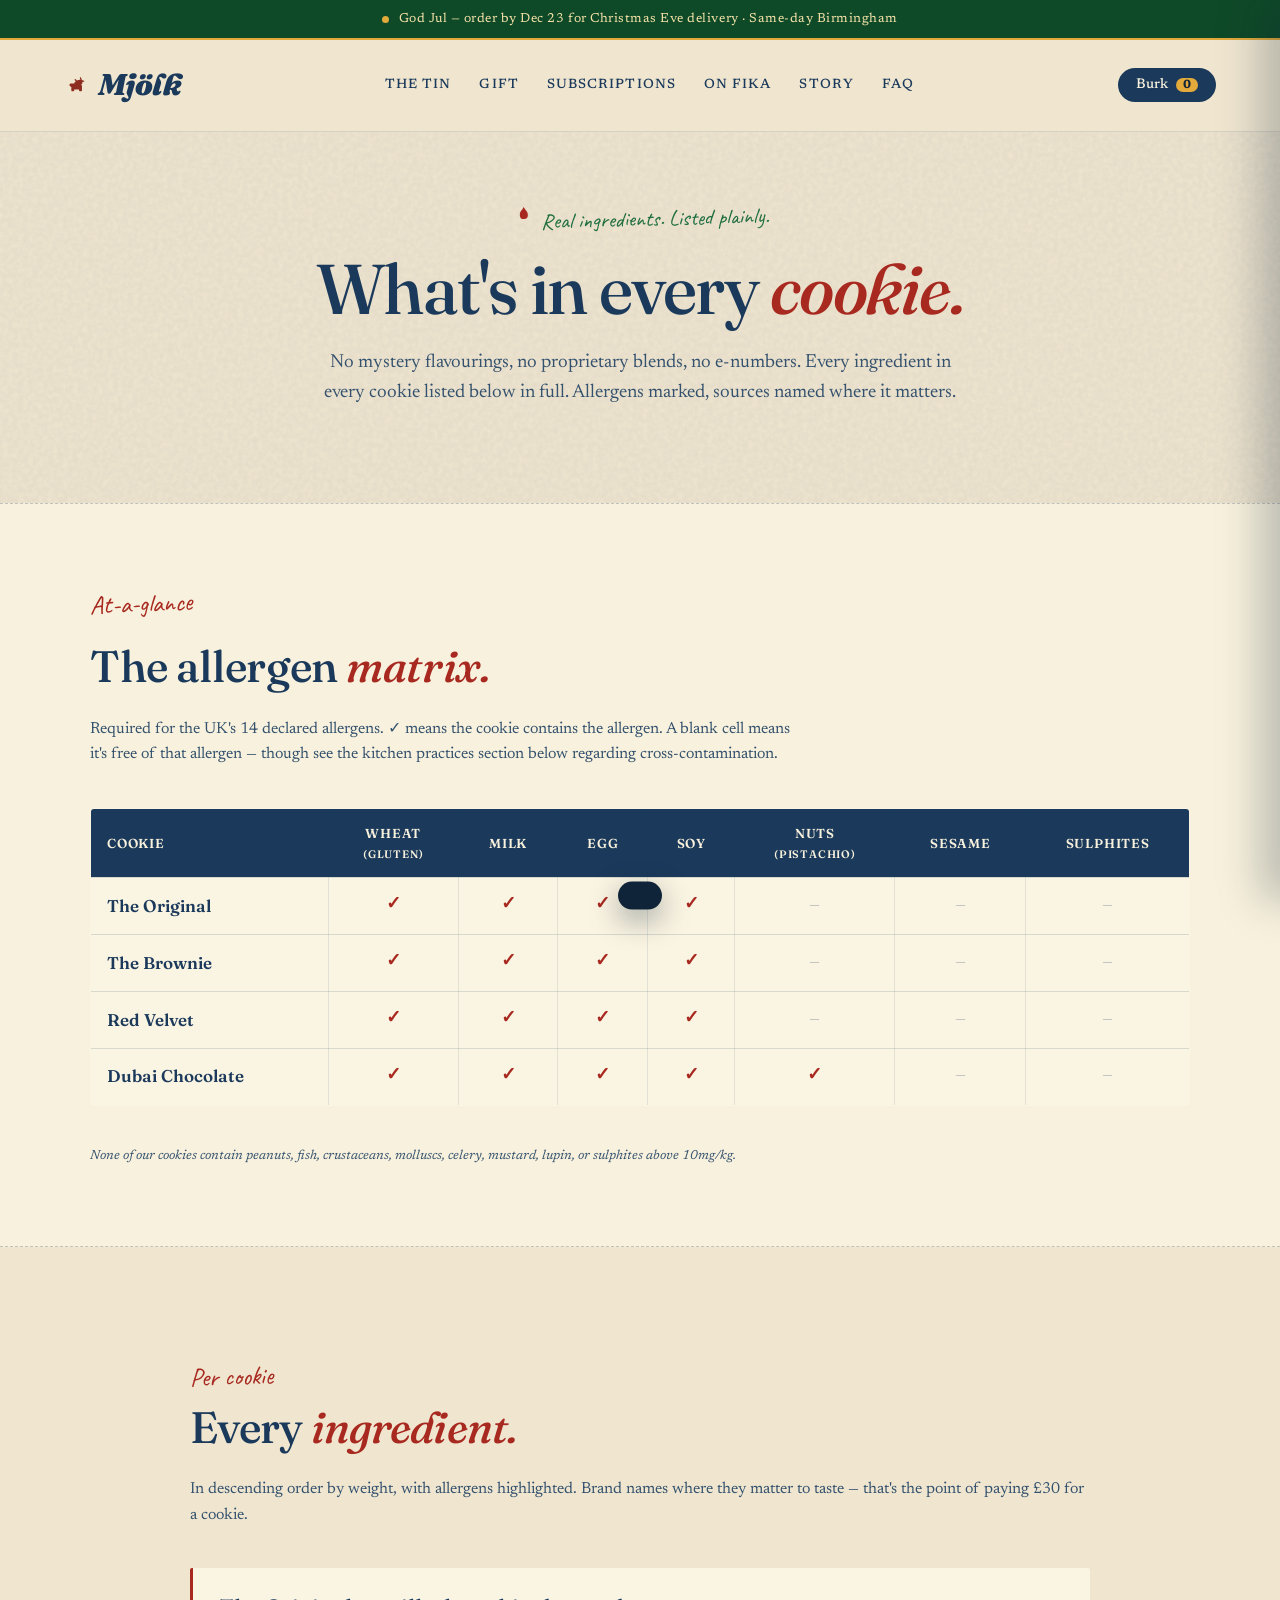
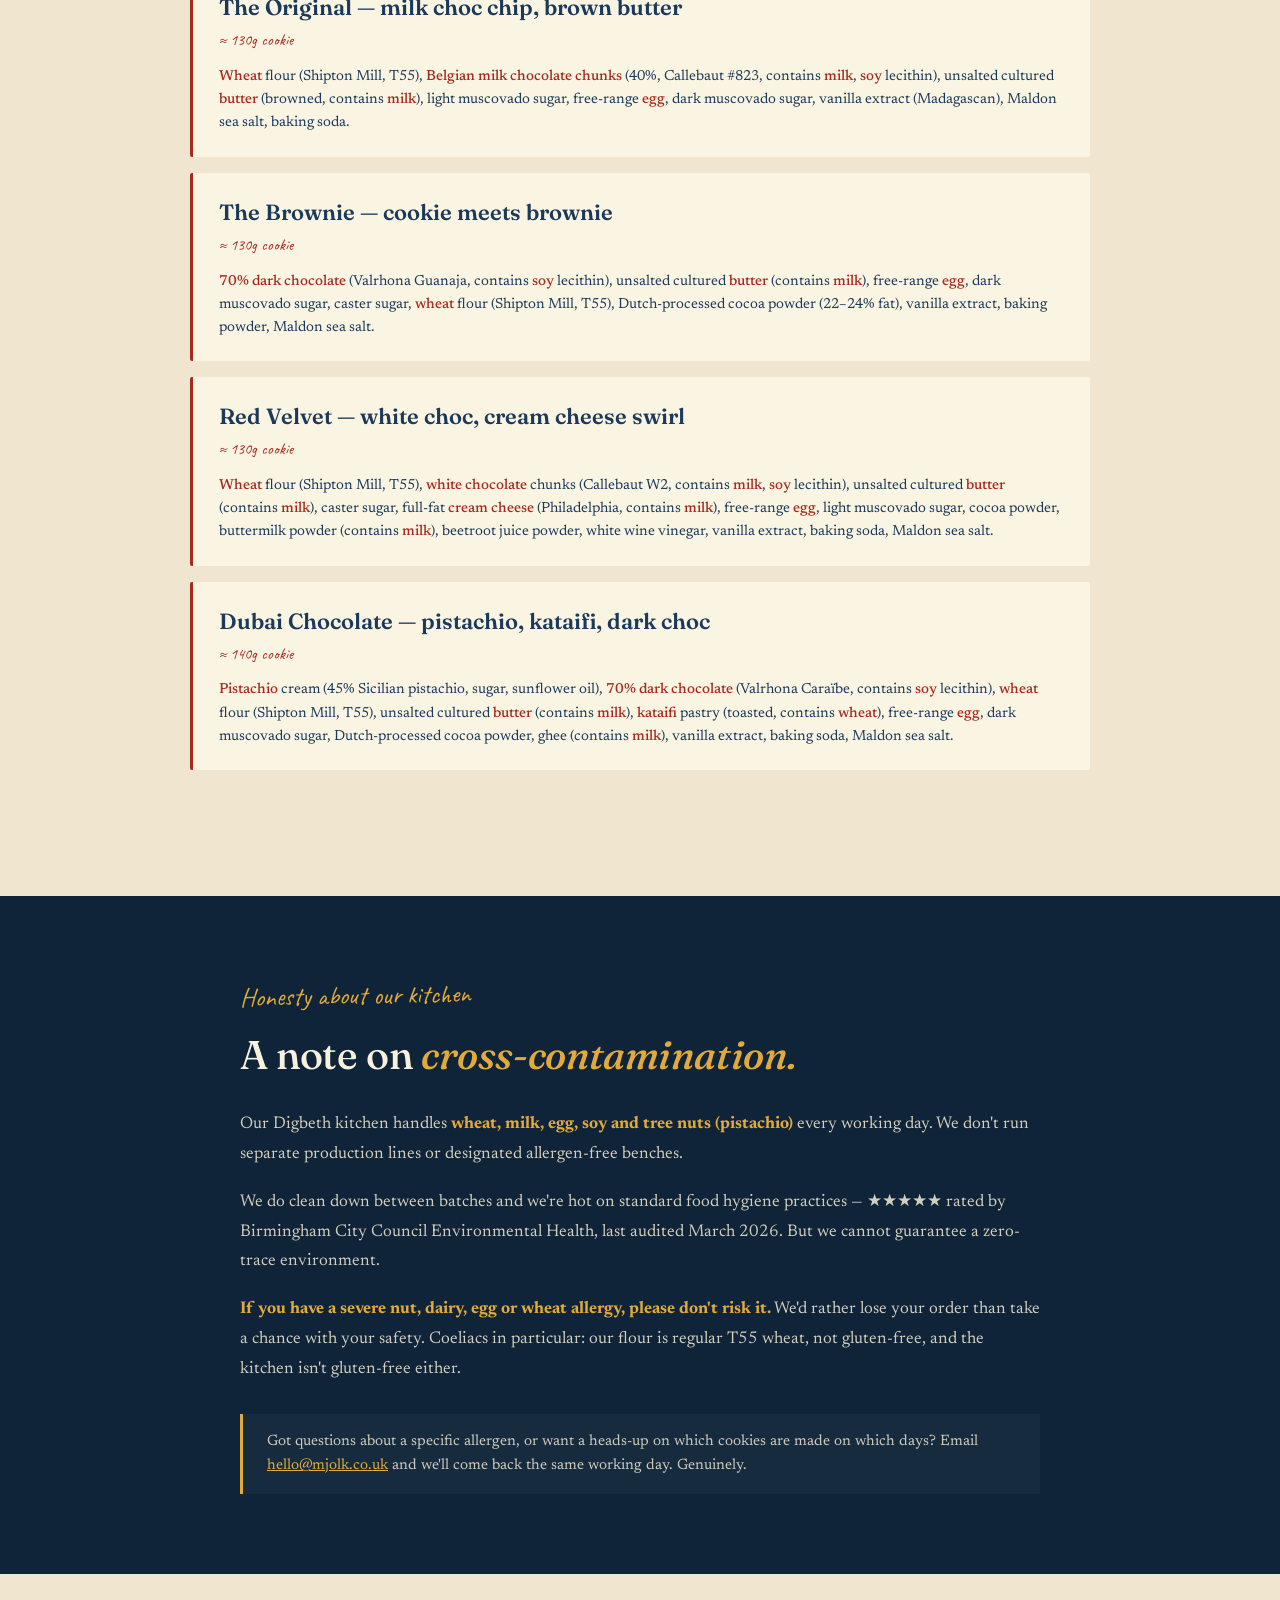
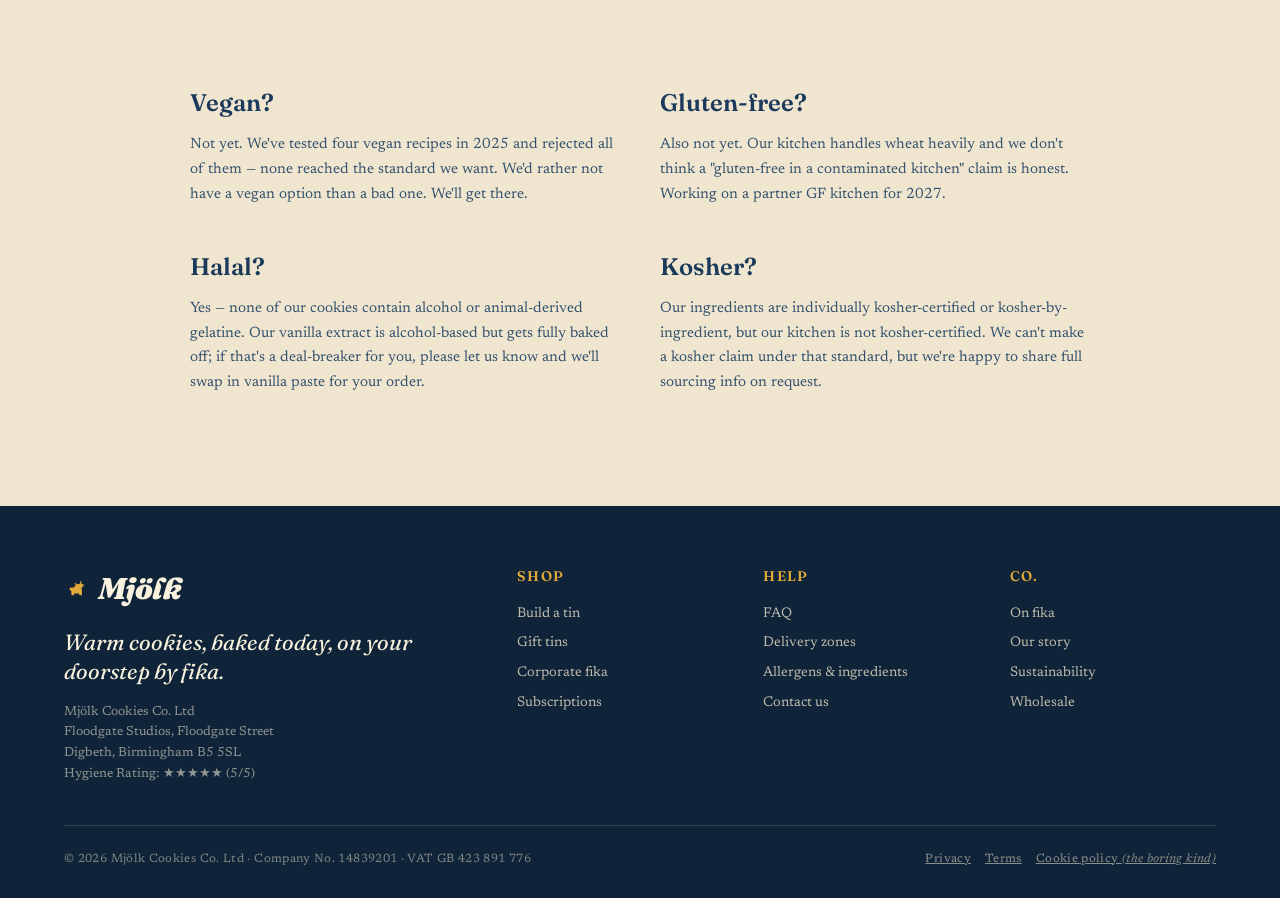
==== commit 27bc6977: "Add date-aware theming: ramadan, eid, valentine, easter, blackfriday, jul" ====
--- a/allergens.html
+++ b/allergens.html
@@ -9,6 +9,7 @@
 <link rel="preconnect" href="https://fonts.gstatic.com" crossorigin>
 <link href="https://fonts.googleapis.com/css2?family=Fraunces:ital,opsz,wght@0,9..144,400;0,9..144,500;0,9..144,600;0,9..144,700;0,9..144,900;1,9..144,400;1,9..144,600;1,9..144,900&family=Newsreader:ital,wght@0,400;0,500;0,600;1,400;1,500&family=Caveat:wght@500;700&display=swap" rel="stylesheet">
 <link rel="stylesheet" href="styles.css">
+<script src="theme-init.js"></script>
 </head>
 <body>
 
--- a/styles.css
+++ b/styles.css
@@ -113,15 +113,16 @@
 
 /* ───────── Homepage hero ───────── */
 .hero{
-  padding: 70px 5vw 90px;
-  display: grid; grid-template-columns: 1.1fr .9fr;
-  gap: 60px; align-items: center; position: relative;
+  padding: 90px 5vw 90px;
+  max-width: 820px; margin: 0 auto;
+  position: relative;
 }
 .hero::before{
-  content:""; position:absolute; top:50px; right:8%; width:260px; height:260px;
-  background: radial-gradient(circle, rgba(226,169,59,.4), transparent 65%);
-  z-index:0; filter: blur(20px);
-}
+  content:""; position:absolute; top:30px; right:-40px; width:260px; height:260px;
+  background: radial-gradient(circle, rgba(226,169,59,.32), transparent 65%);
+  z-index:0; filter: blur(20px); pointer-events: none;
+}
+.hero > div{ position: relative; z-index: 1 }
 .eyebrow{
   display:inline-flex; align-items:center; gap:8px;
   font-family: 'Caveat', cursive; font-size: 22px; color: var(--falu);
@@ -183,31 +184,8 @@
 .postcode-result.info{ color: var(--navy-soft) }
 .postcode-result .check{ display:inline-block; margin-right:6px }
 
-/* ───────── Hero illustration ───────── */
-.hero-art{
-  position: relative; aspect-ratio: 1/1; max-width: 540px; margin: 0 auto;
-  z-index: 2;
-}
-.hero-art svg.tin-svg{ width: 100%; height: 100%; filter: drop-shadow(0 30px 40px rgba(15,36,56,.35)) }
-.steam{
-  position:absolute; top:8%; left:50%; transform: translateX(-50%);
-  width: 60%; height: 30%; pointer-events:none;
-}
-.steam path{
-  stroke: rgba(255,255,255,.7); stroke-width: 2.2; fill: none;
-  stroke-linecap: round; opacity: 0;
-  animation: steamRise 4s ease-out infinite;
-}
-.steam path:nth-child(2){ animation-delay: 1.3s }
-.steam path:nth-child(3){ animation-delay: 2.6s }
-@keyframes steamRise{
-  0%{ opacity:0; transform: translateY(20px) scale(.8) }
-  20%{ opacity:.8 }
-  100%{ opacity:0; transform: translateY(-40px) scale(1.2) }
-}
 @media(max-width:900px){
-  .hero{ grid-template-columns: 1fr; gap: 40px; padding: 40px 5vw 60px }
-  .hero-art{ max-width: 380px; order: -1 }
+  .hero{ padding: 60px 5vw 60px }
 }
 
 /* ───────── Page hero (used on non-home pages) ───────── */
@@ -1294,3 +1272,126 @@
   color: var(--navy); margin-bottom: 16px;
   padding-bottom: 12px; border-bottom: 1px dashed rgba(27,58,91,.25);
 }
+
+/* ════════════════════════════════════════════════════════════════
+   DATE-AWARE THEMES
+   theme-init.js sets data-theme on <html> based on the calendar.
+   These rules override the brand accent palette + topbar treatment
+   for each occasion. Navy + cream stay as anchors.
+   ════════════════════════════════════════════════════════════════ */
+
+/* Shared themed-topbar treatment (border accent + pulse colour) */
+html[data-theme] .topbar{
+  border-bottom: 2px solid var(--mustard);
+}
+
+/* ───── Ramadan — deep emerald + warm gold ───── */
+html[data-theme="ramadan"]{
+  --mustard: #D4A648;
+  --mustard-deep: #9F7A26;
+}
+html[data-theme="ramadan"] .topbar{
+  background: #0E3F2C; color: #F0E6D0;
+}
+html[data-theme="ramadan"] .topbar strong{ color: #D4A648 }
+html[data-theme="ramadan"] h1.headline .it,
+html[data-theme="ramadan"] h1.headline .swash{ color: #0E6B47 }
+html[data-theme="ramadan"] h1.headline .fika-mark::after{ background: #D4A648 }
+html[data-theme="ramadan"] .eyebrow{ color: #0E6B47 }
+html[data-theme="ramadan"] .eyebrow svg path{ fill: #0E6B47 }
+
+/* ───── Eid — celebratory gold + rose ───── */
+html[data-theme="eid"]{
+  --mustard: #D8A636;
+  --mustard-deep: #A07A20;
+}
+html[data-theme="eid"] .topbar{
+  background: linear-gradient(90deg, #2D1A2E 0%, #3D1F2A 100%); color: #F4E1A8;
+}
+html[data-theme="eid"] .topbar strong{ color: #E8B4C0 }
+html[data-theme="eid"] h1.headline .it{ color: #B8497A }
+html[data-theme="eid"] h1.headline .swash{ color: #C8941E }
+html[data-theme="eid"] h1.headline .fika-mark::after{ background: #D8A636 }
+html[data-theme="eid"] .eyebrow{ color: #B8497A }
+html[data-theme="eid"] .eyebrow svg path{ fill: #B8497A }
+
+/* ───── Valentine's — deep rose + soft pink ───── */
+html[data-theme="valentine"]{
+  --mustard: #E8B4C0;
+  --mustard-deep: #B8497A;
+  --falu: #B83A5B;
+}
+html[data-theme="valentine"] .topbar{
+  background: #5A1A2D; color: #FCE8EE;
+}
+html[data-theme="valentine"] .topbar strong{ color: #E8B4C0 }
+html[data-theme="valentine"] h1.headline .it{ color: #B83A5B }
+html[data-theme="valentine"] h1.headline .swash{ color: #B83A5B }
+html[data-theme="valentine"] h1.headline .fika-mark::after{ background: #E8B4C0 }
+html[data-theme="valentine"] .eyebrow{ color: #B83A5B }
+html[data-theme="valentine"] .eyebrow svg path{ fill: #B83A5B }
+html[data-theme="valentine"] .hero::before{
+  background: radial-gradient(circle, rgba(184,58,91,.28), transparent 65%);
+}
+
+/* ───── Easter / Påsk — daffodil + pastel pink ───── */
+html[data-theme="easter"]{
+  --mustard: #E5C04A;
+  --mustard-deep: #B8941E;
+}
+html[data-theme="easter"] .topbar{
+  background: #2C5F3F; color: #FBF4E1;
+}
+html[data-theme="easter"] .topbar strong{ color: #E5C04A }
+html[data-theme="easter"] h1.headline .it{ color: #C95F7B }
+html[data-theme="easter"] h1.headline .swash{ color: #2C5F3F }
+html[data-theme="easter"] h1.headline .fika-mark::after{ background: #E5C04A }
+html[data-theme="easter"] .eyebrow{ color: #C95F7B }
+html[data-theme="easter"] .eyebrow svg path{ fill: #C95F7B }
+
+/* ───── Black Friday — inverted dark + electric mustard ───── */
+html[data-theme="blackfriday"]{
+  --mustard: #FFD23F;
+  --mustard-deep: #C49A1E;
+}
+html[data-theme="blackfriday"] body{ background: #0A0A0A; color: #F0E6D0 }
+html[data-theme="blackfriday"] .topbar{
+  background: #000; color: #FFD23F;
+  font-weight: 700; letter-spacing: .12em; text-transform: uppercase;
+}
+html[data-theme="blackfriday"] .topbar strong{ color: #fff }
+html[data-theme="blackfriday"] nav.site-nav{
+  background: #0F0F0F; border-bottom-color: rgba(255,210,63,.25);
+}
+html[data-theme="blackfriday"] nav.site-nav .logo{ color: #FFD23F }
+html[data-theme="blackfriday"] nav.site-nav ul a{ color: #F0E6D0 }
+html[data-theme="blackfriday"] nav.site-nav ul a.is-active{ color: #FFD23F }
+html[data-theme="blackfriday"] h1.headline{ color: #F0E6D0 }
+html[data-theme="blackfriday"] h1.headline .it{ color: #FFD23F }
+html[data-theme="blackfriday"] h1.headline .swash{ color: #FFD23F }
+html[data-theme="blackfriday"] h1.headline .fika-mark::after{ background: #FFD23F }
+html[data-theme="blackfriday"] .eyebrow{ color: #FFD23F }
+html[data-theme="blackfriday"] .eyebrow svg path{ fill: #FFD23F }
+html[data-theme="blackfriday"] .lede{ color: rgba(240,230,208,.78) }
+html[data-theme="blackfriday"] .hero::before{
+  background: radial-gradient(circle, rgba(255,210,63,.2), transparent 65%);
+}
+
+/* ───── Jul / Christmas — Jul red + green + gold ───── */
+html[data-theme="jul"]{
+  --mustard: #E2A93B;
+  --mustard-deep: #B8841E;
+  --falu: #A82920;
+}
+html[data-theme="jul"] .topbar{
+  background: #0F4A28; color: #F4E1A8;
+}
+html[data-theme="jul"] .topbar strong{ color: #E2A93B }
+html[data-theme="jul"] h1.headline .it{ color: #A82920 }
+html[data-theme="jul"] h1.headline .swash{ color: #1F6E3D }
+html[data-theme="jul"] h1.headline .fika-mark::after{ background: #E2A93B }
+html[data-theme="jul"] .eyebrow{ color: #1F6E3D }
+html[data-theme="jul"] .eyebrow svg path{ fill: #A82920 }
+html[data-theme="jul"] .hero::before{
+  background: radial-gradient(circle, rgba(168,41,32,.22), transparent 65%);
+}
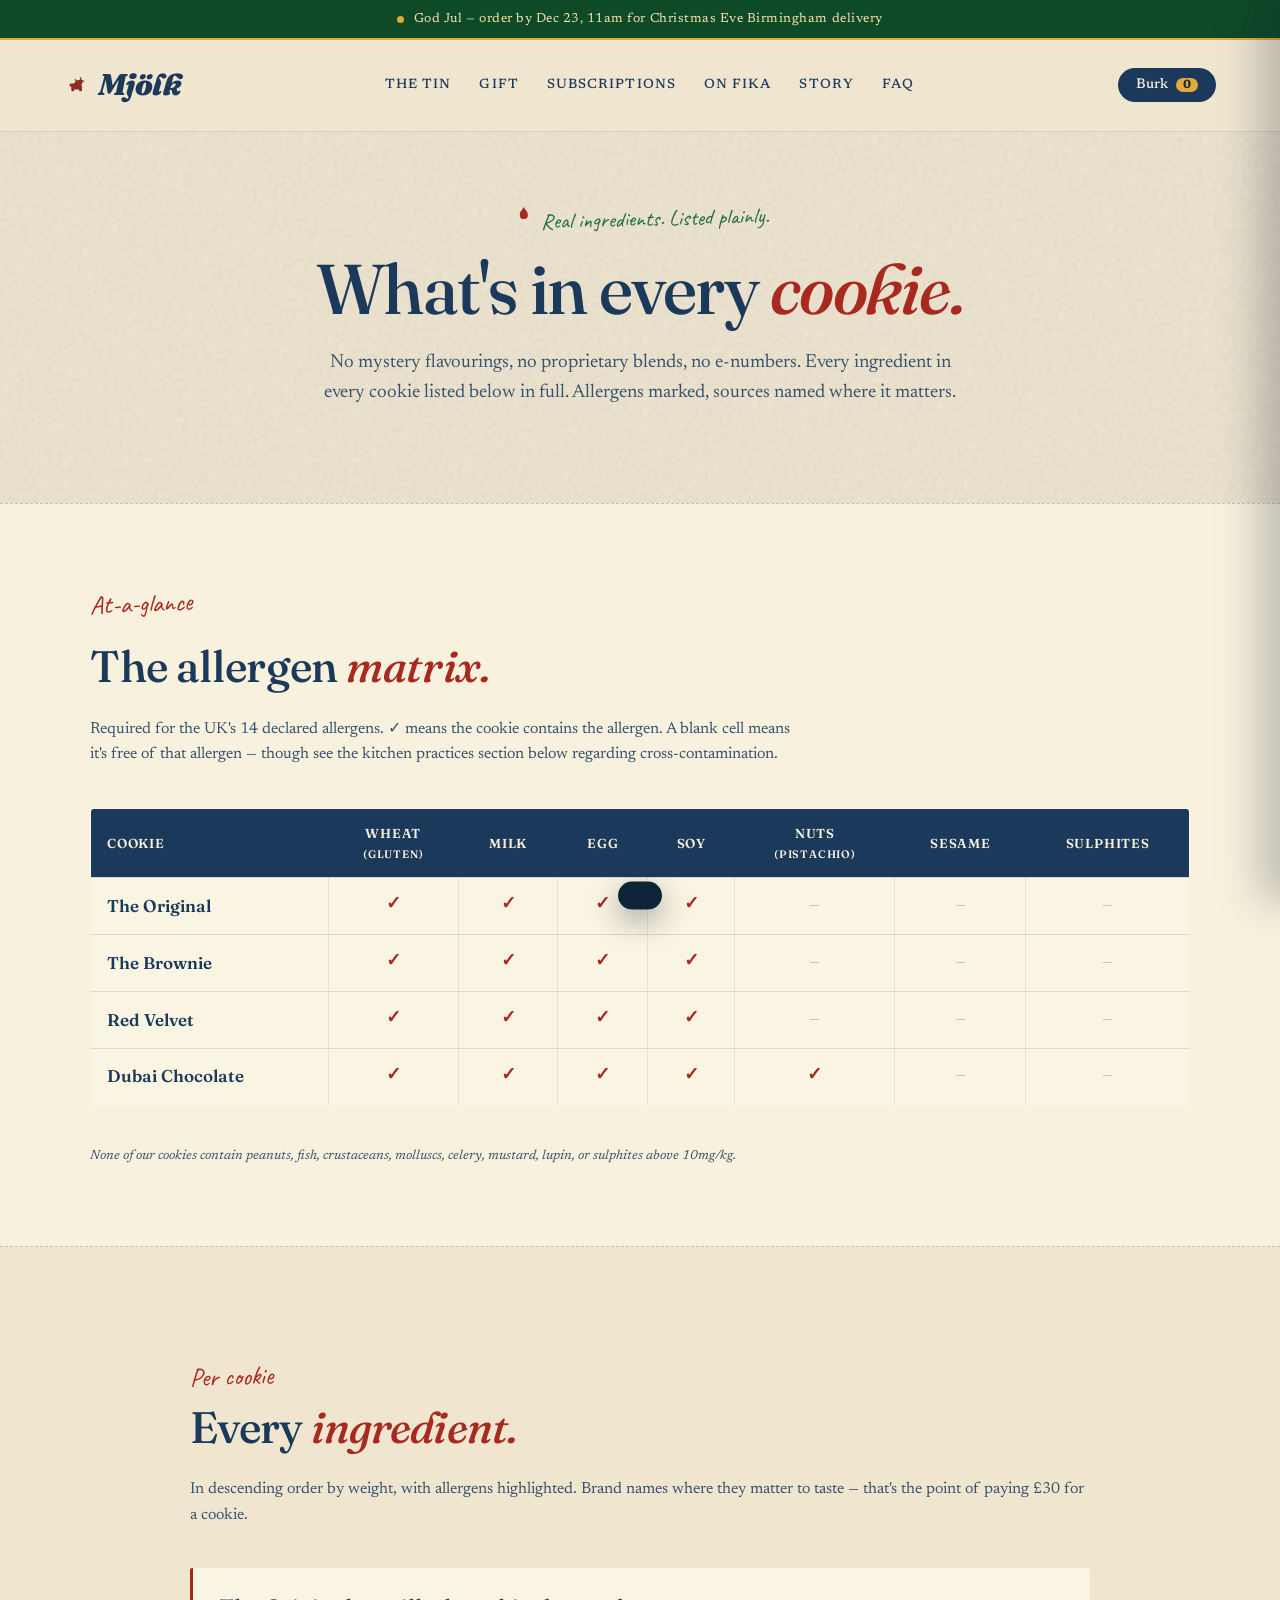
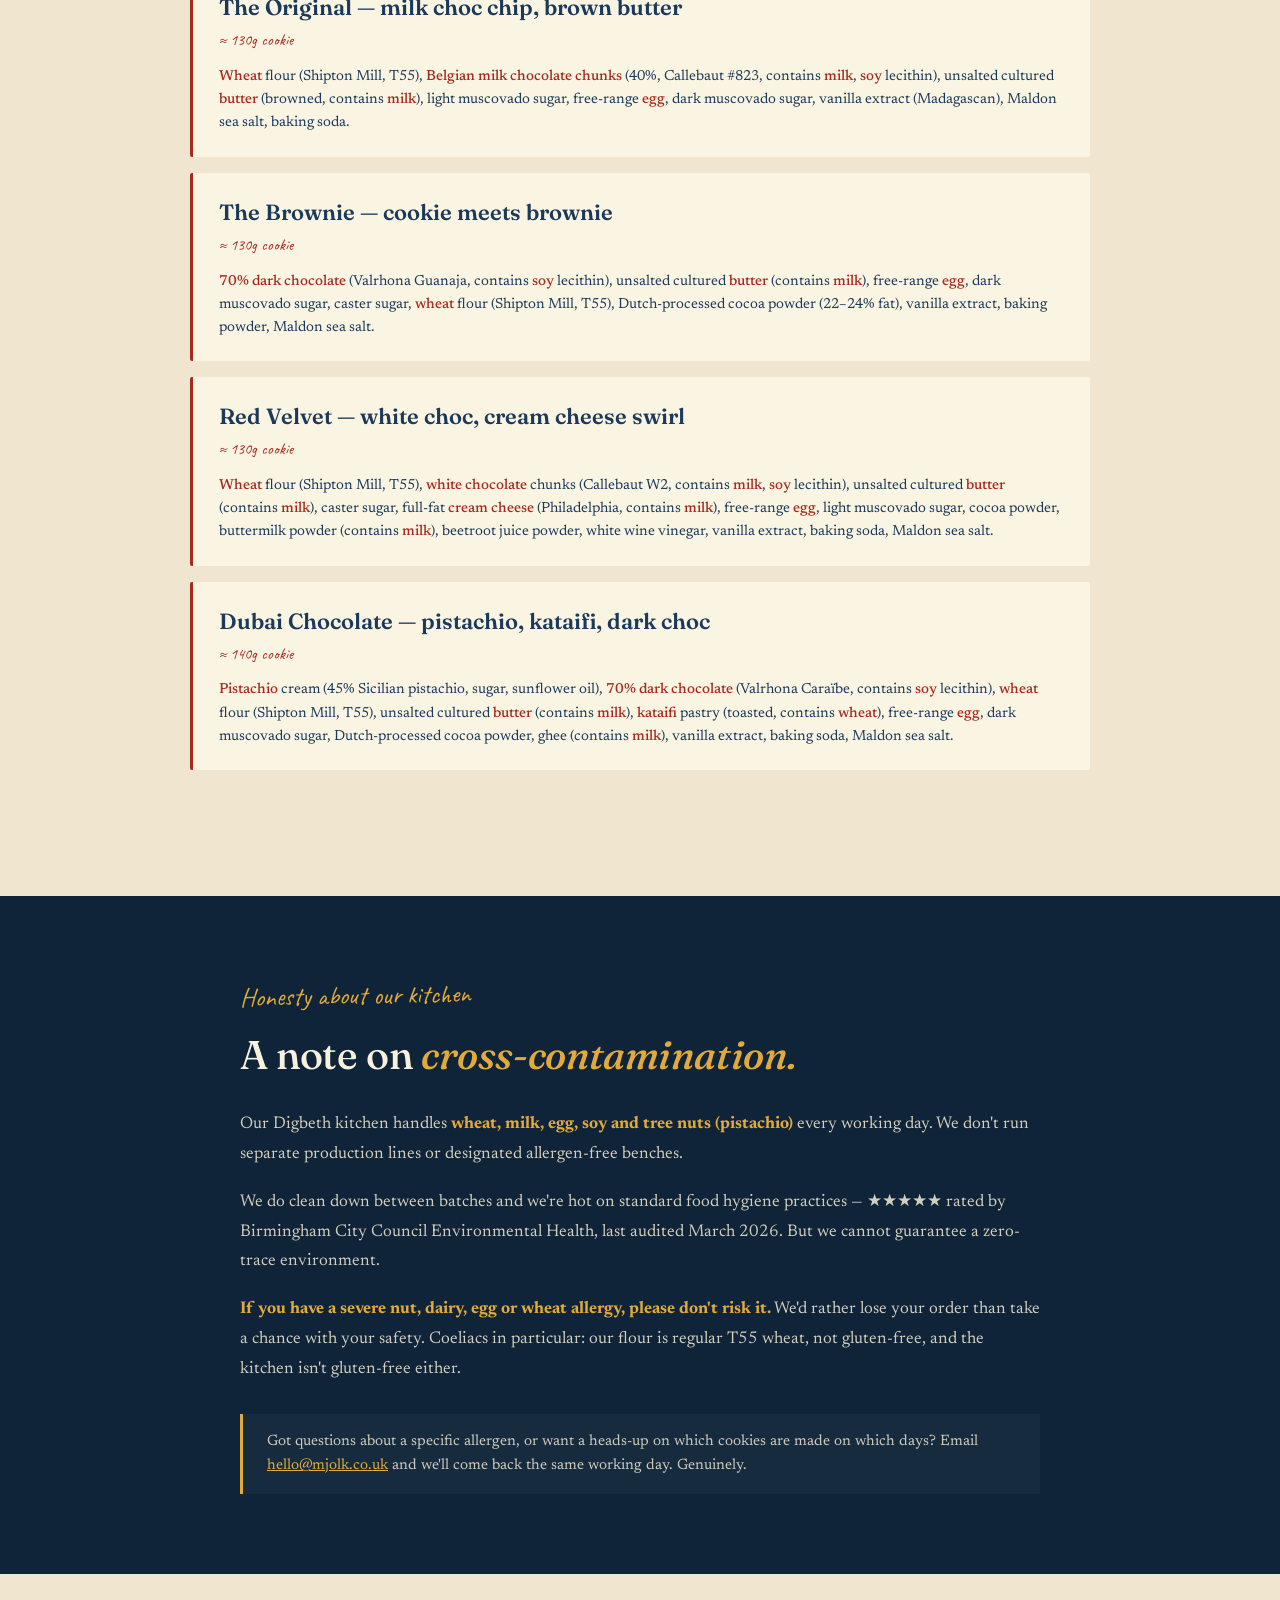
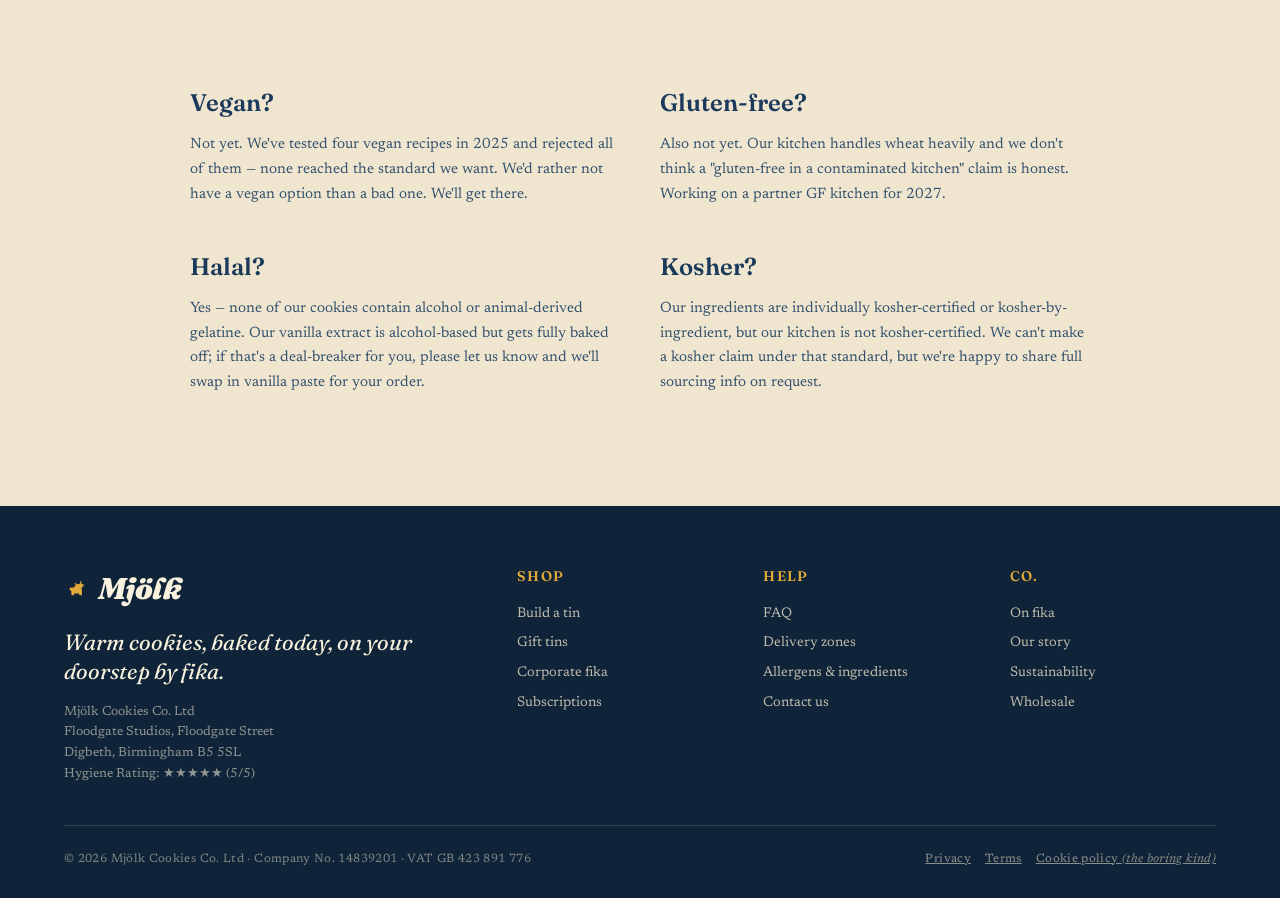
==== commit a489a4b8: "Tighten delivery claims to a realistic 3-tier model (£6.95 same-day B-postcodes, £5.95 UK next-day, " ====
--- a/allergens.html
+++ b/allergens.html
@@ -3,6 +3,8 @@
 <head>
 <meta charset="UTF-8">
 <meta name="viewport" content="width=device-width, initial-scale=1.0">
+<link rel="icon" type="image/svg+xml" href="favicon.svg">
+<link rel="apple-touch-icon" href="favicon.svg">
 <title>Allergens & Ingredients — Mjölk Cookies</title>
 <meta name="description" content="Full ingredient lists and allergen information for every Mjölk Cookie. Wheat, milk, egg, soy in all four cookies. Pistachio (nuts) in our Dubai Chocolate.">
 <link rel="preconnect" href="https://fonts.googleapis.com">
@@ -15,7 +17,7 @@
 
 <div class="topbar">
   <span class="pulse"></span>
-  Order before <strong>2pm</strong> for <strong>same-day Birmingham delivery</strong> · Free over <strong>£150</strong>
+  Order by <strong>11am Mon–Fri</strong> for <strong>same-day Birmingham</strong> · UK next-day · Free over <strong>£80</strong>
 </div>
 
 <nav class="site-nav">
@@ -277,7 +279,7 @@
   <div class="cart-body" id="cart-body"></div>
   <div class="cart-foot">
     <div class="row"><span>Subtotal</span><span id="cart-subtotal">£0.00</span></div>
-    <div class="row"><span>Delivery</span><span id="cart-delivery">£4.50</span></div>
+    <div class="row"><span>Delivery</span><span id="cart-delivery">£6.95</span></div>
     <div class="row total"><span>Total</span><span id="cart-total">£0.00</span></div>
     <button id="cart-checkout-btn" onclick="checkout()">Checkout →</button>
   </div>
--- a/styles.css
+++ b/styles.css
@@ -114,11 +114,11 @@
 /* ───────── Homepage hero ───────── */
 .hero{
   padding: 90px 5vw 90px;
-  max-width: 820px; margin: 0 auto;
+  max-width: 820px;
   position: relative;
 }
 .hero::before{
-  content:""; position:absolute; top:30px; right:-40px; width:260px; height:260px;
+  content:""; position:absolute; top:30px; left:60%; width:260px; height:260px;
   background: radial-gradient(circle, rgba(226,169,59,.32), transparent 65%);
   z-index:0; filter: blur(20px); pointer-events: none;
 }
@@ -1395,3 +1395,145 @@
 html[data-theme="jul"] .hero::before{
   background: radial-gradient(circle, rgba(168,41,32,.22), transparent 65%);
 }
+
+/* ════════════════════════════════════════════════════════════════
+   SEASONAL SPOTLIGHT
+   Limited-edition product injected above the staple shop grid when
+   a theme is active. Theme-aware accent via [data-theme] selectors.
+   ════════════════════════════════════════════════════════════════ */
+.seasonal-spotlight{
+  max-width: 1200px; margin: 60px auto 0; padding: 0 5vw;
+  position: relative;
+}
+.seasonal-marker{
+  display: inline-flex; align-items: center; gap: 10px;
+  font-family: 'Newsreader', serif; font-size: 13px; font-weight: 600;
+  letter-spacing: .14em; text-transform: uppercase;
+  color: var(--falu); margin-bottom: 20px;
+}
+.seasonal-marker .dot{
+  display: inline-block; width: 8px; height: 8px; border-radius: 50%;
+  background: var(--mustard); animation: pulse 1.6s ease-in-out infinite;
+}
+.seasonal-grid{
+  display: grid; grid-template-columns: 1fr 380px; gap: 60px;
+  align-items: stretch;
+  background: var(--cream-light);
+  border: 1.5px solid var(--navy);
+  box-shadow: 8px 8px 0 var(--navy);
+  border-radius: 4px;
+  padding: 50px 50px 50px 56px;
+  position: relative;
+}
+.seasonal-blurb{
+  display: flex; flex-direction: column; justify-content: center;
+}
+.seasonal-headline{
+  font-family: 'Fraunces', serif; font-weight: 500;
+  font-size: clamp(32px, 4vw, 48px);
+  line-height: 1.05; letter-spacing: -.02em;
+  color: var(--navy); margin-bottom: 18px;
+  font-variation-settings: "opsz" 144, "SOFT" 100;
+}
+.seasonal-detail{
+  font-size: 17px; line-height: 1.55; color: var(--navy-soft);
+  max-width: 440px;
+}
+.seasonal-card{
+  margin: 0 !important;
+  border: 1.5px solid var(--navy);
+  background: var(--paper);
+  position: relative; z-index: 1;
+}
+.seasonal-card .stamp{
+  background: var(--falu); color: var(--cream-light);
+}
+@media (max-width: 900px){
+  .seasonal-spotlight{ margin-top: 40px; padding: 0 5vw }
+  .seasonal-grid{
+    grid-template-columns: 1fr; gap: 32px;
+    padding: 32px 28px;
+    box-shadow: 5px 5px 0 var(--navy);
+  }
+  .seasonal-headline{ font-size: clamp(28px, 7vw, 38px) }
+}
+
+/* Per-theme palette tweaks for the spotlight */
+html[data-theme="ramadan"] .seasonal-grid{ background: #F4EFD9; border-color: #0E6B47; box-shadow: 8px 8px 0 #0E6B47 }
+html[data-theme="ramadan"] .seasonal-marker{ color: #0E6B47 }
+html[data-theme="ramadan"] .seasonal-card{ border-color: #0E6B47 }
+html[data-theme="ramadan"] .seasonal-card .stamp{ background: #0E6B47; color: #F4E1A8 }
+
+html[data-theme="eid"] .seasonal-grid{ background: #F8EDDB; border-color: #8B5A2D; box-shadow: 8px 8px 0 #5A2D3D }
+html[data-theme="eid"] .seasonal-marker{ color: #B8497A }
+html[data-theme="eid"] .seasonal-card{ border-color: #8B5A2D }
+html[data-theme="eid"] .seasonal-card .stamp{ background: #B8497A; color: #FBF4E1 }
+
+html[data-theme="valentine"] .seasonal-grid{ background: #FCEEF1; border-color: #B83A5B; box-shadow: 8px 8px 0 #B83A5B }
+html[data-theme="valentine"] .seasonal-marker{ color: #B83A5B }
+html[data-theme="valentine"] .seasonal-card{ border-color: #B83A5B }
+html[data-theme="valentine"] .seasonal-card .stamp{ background: #B83A5B; color: #FCE8EE }
+
+html[data-theme="easter"] .seasonal-grid{ background: #F4F0DD; border-color: #2C5F3F; box-shadow: 8px 8px 0 #2C5F3F }
+html[data-theme="easter"] .seasonal-marker{ color: #C95F7B }
+html[data-theme="easter"] .seasonal-card{ border-color: #2C5F3F }
+html[data-theme="easter"] .seasonal-card .stamp{ background: #C95F7B; color: #FBF4E1 }
+
+html[data-theme="jul"] .seasonal-grid{ background: #EFE6D2; border-color: #0F4A28; box-shadow: 8px 8px 0 #A82920 }
+html[data-theme="jul"] .seasonal-marker{ color: #A82920 }
+html[data-theme="jul"] .seasonal-card{ border-color: #0F4A28 }
+html[data-theme="jul"] .seasonal-card .stamp{ background: #A82920; color: #F4E1A8 }
+
+/* ════════════════════════════════════════════════════════════════
+   SLIDING BANNER (marquee)
+   Sits between the value strip and shop. CSS-only, infinite loop.
+   Duplicate the content set inside .marquee-track so translateX(-50%)
+   produces a seamless loop. Theme-aware via [data-theme] selectors.
+   ════════════════════════════════════════════════════════════════ */
+.marquee{
+  background: var(--navy-deep); color: var(--cream-light);
+  padding: 18px 0; overflow: hidden; position: relative;
+  border-top: 1px solid rgba(240,230,208,.08);
+  border-bottom: 1px solid rgba(240,230,208,.08);
+}
+.marquee-track{
+  display: inline-flex; align-items: center;
+  white-space: nowrap; will-change: transform;
+  animation: marquee-scroll 42s linear infinite;
+}
+.marquee-track > span{
+  display: inline-flex; align-items: center;
+  font-family: 'Fraunces', serif; font-style: italic;
+  font-size: 22px; font-weight: 400;
+  letter-spacing: -.005em;
+  padding: 0 28px;
+}
+.marquee-track > span::after{
+  content: "·"; color: var(--mustard);
+  font-size: 28px; margin-left: 28px; opacity: .8;
+  font-style: normal;
+}
+.marquee:hover .marquee-track{ animation-play-state: paused }
+@keyframes marquee-scroll{
+  from { transform: translateX(0) }
+  to   { transform: translateX(-50%) }
+}
+@media (prefers-reduced-motion: reduce){
+  .marquee-track{ animation: none; transform: translateX(0) }
+}
+@media (max-width: 760px){
+  .marquee{ padding: 14px 0 }
+  .marquee-track > span{ font-size: 17px; padding: 0 18px }
+  .marquee-track > span::after{ font-size: 22px; margin-left: 18px }
+  .marquee-track{ animation-duration: 32s }
+}
+
+/* Theme overrides — marquee bg matches each occasion's topbar mood */
+html[data-theme="ramadan"] .marquee{ background: #0E3F2C }
+html[data-theme="eid"] .marquee{ background: linear-gradient(90deg, #2D1A2E 0%, #3D1F2A 100%) }
+html[data-theme="valentine"] .marquee{ background: #5A1A2D; color: #FCE8EE }
+html[data-theme="easter"] .marquee{ background: #2C5F3F; color: #FBF4E1 }
+html[data-theme="blackfriday"] .marquee{ background: #000; color: #FFD23F; text-transform: uppercase; letter-spacing: .12em }
+html[data-theme="blackfriday"] .marquee-track > span{ font-style: normal; font-weight: 700 }
+html[data-theme="blackfriday"] .marquee-track > span::after{ color: #fff }
+html[data-theme="jul"] .marquee{ background: #0F4A28; color: #F4E1A8 }
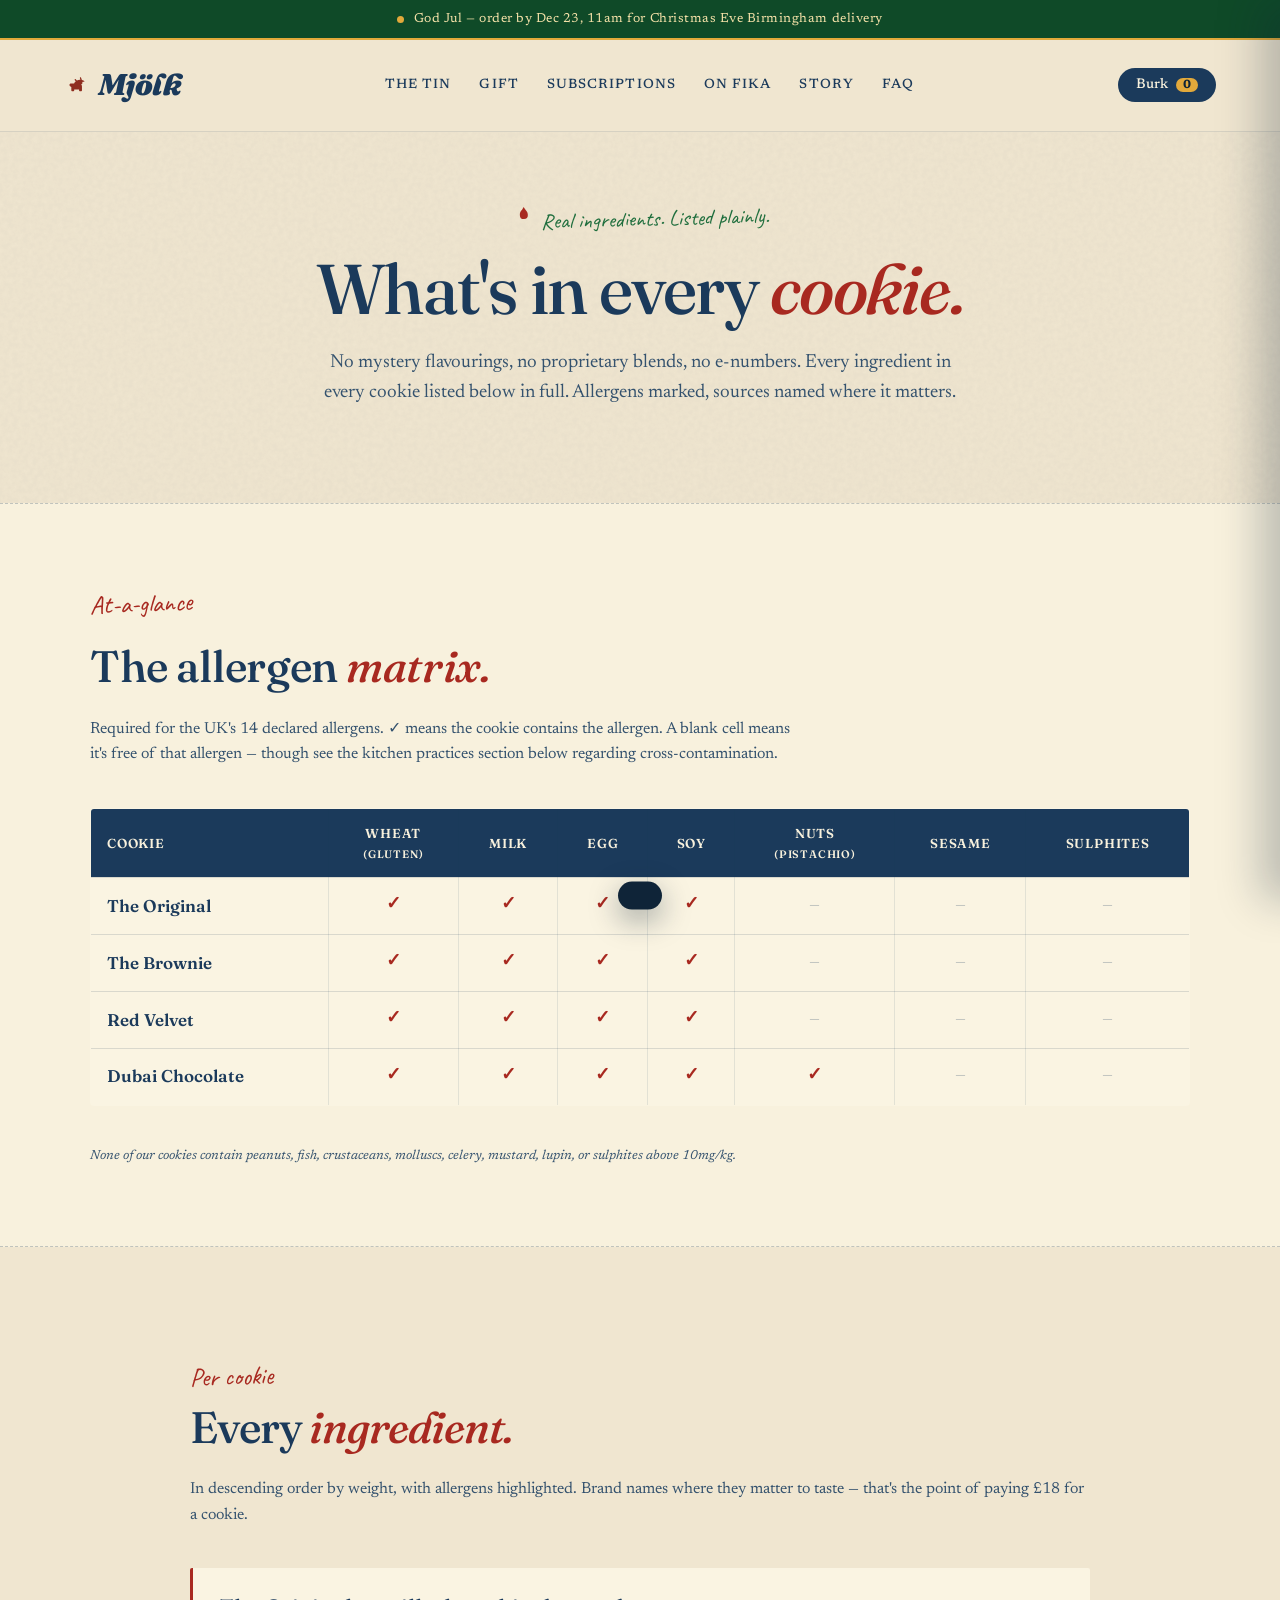
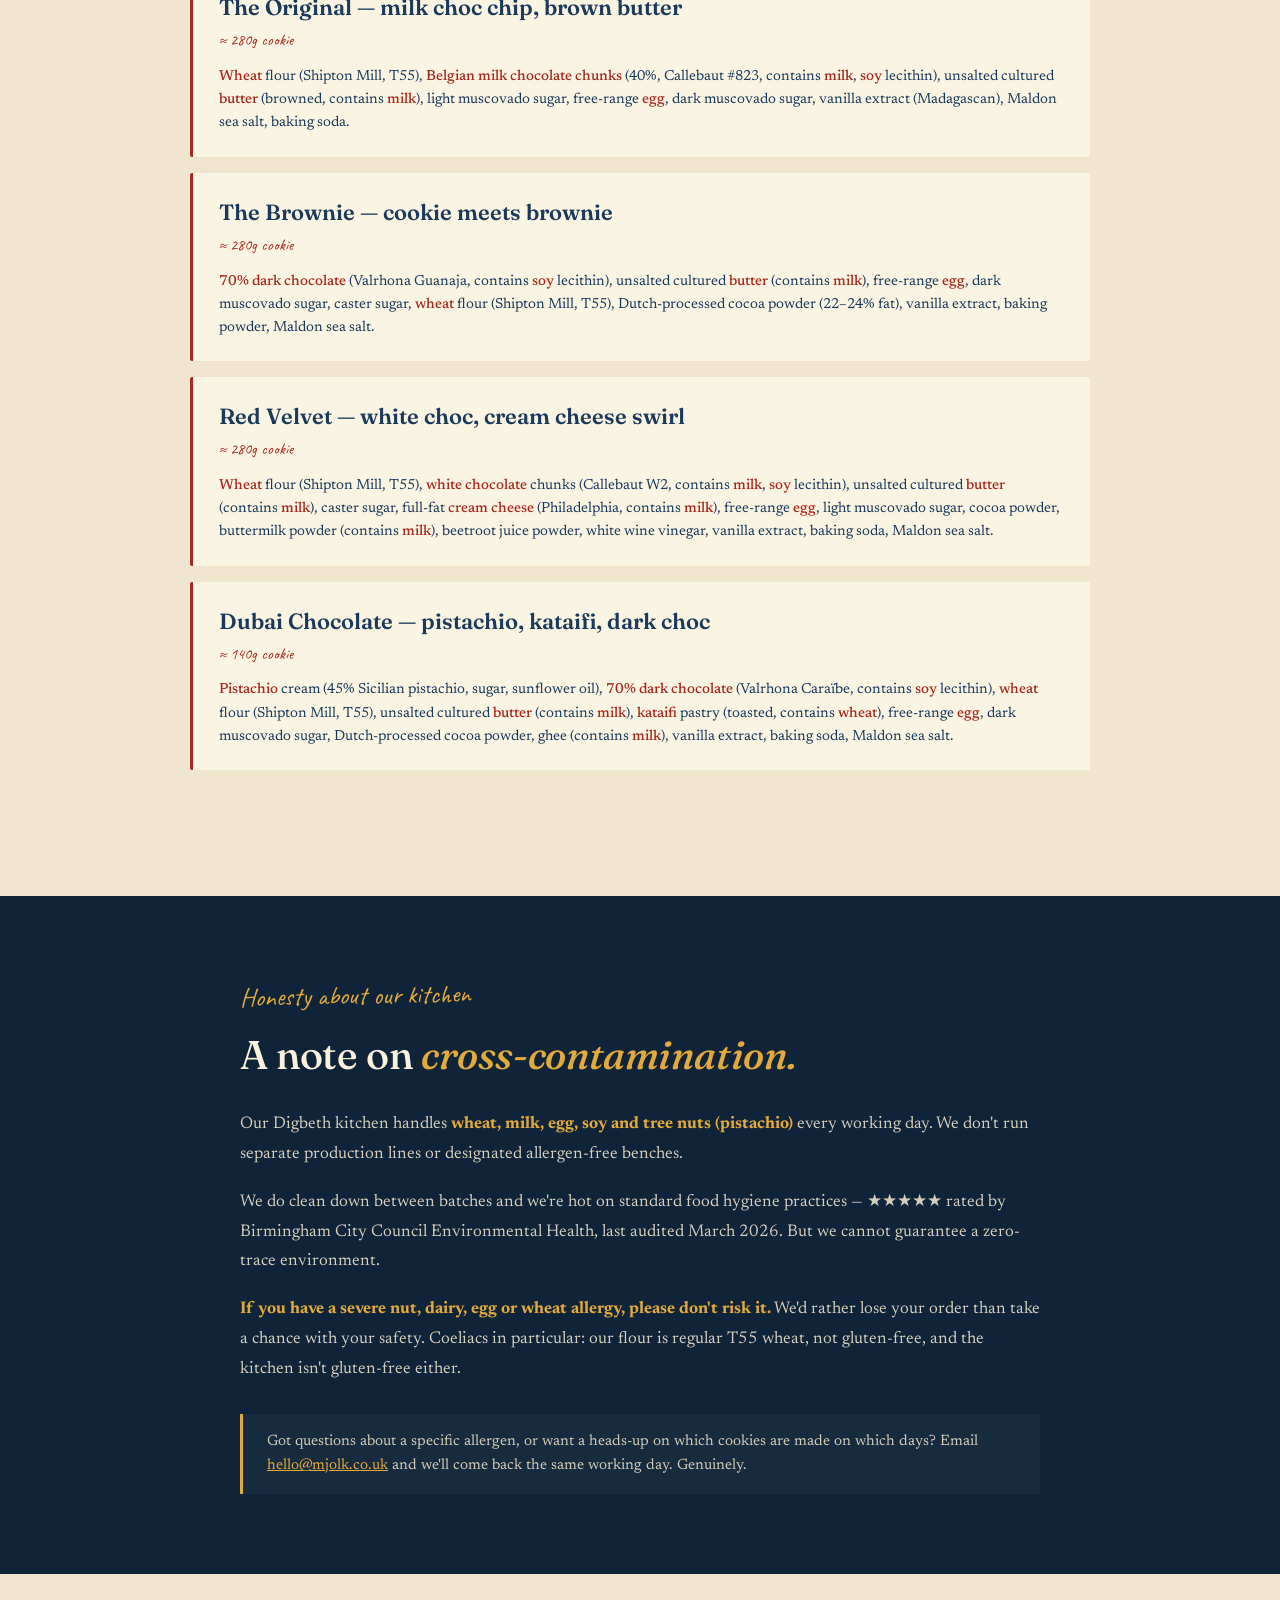
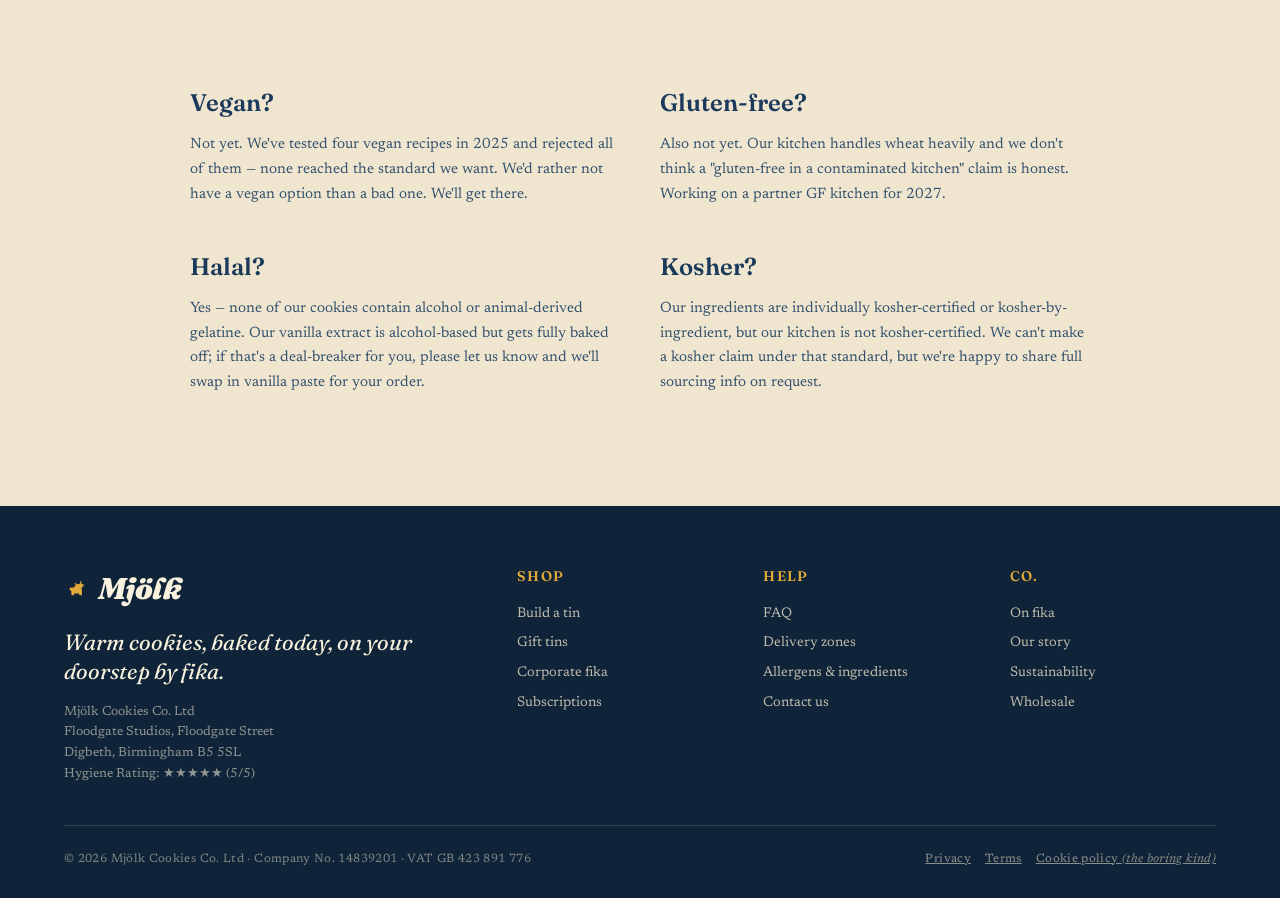
==== commit 6c2095c6: "Update pricing: cookies £18/£22, free delivery £60, 15% subscription discount, reframe as single-ser" ====
--- a/allergens.html
+++ b/allergens.html
@@ -17,7 +17,7 @@
 
 <div class="topbar">
   <span class="pulse"></span>
-  Order by <strong>11am Mon–Fri</strong> for <strong>same-day Birmingham</strong> · UK next-day · Free over <strong>£80</strong>
+  Order by <strong>11am Mon–Fri</strong> for <strong>same-day Birmingham</strong> · UK next-day · Free over <strong>£60</strong>
 </div>
 
 <nav class="site-nav">
@@ -138,12 +138,12 @@
     <h2 class="section-title" style="font-size: clamp(30px, 4vw, 44px)">Every <span class="it">ingredient.</span></h2>
     <p style="font-size: 16px; color: var(--navy-soft); line-height: 1.6; margin-bottom: 40px">
       In descending order by weight, with allergens highlighted. Brand names where they matter to taste —
-      that's the point of paying £30 for a cookie.
+      that's the point of paying £18 for a cookie.
     </p>
 
     <div class="ingredient-card">
       <h4>The Original — milk choc chip, brown butter</h4>
-      <div class="ing-tag">≈ 130g cookie</div>
+      <div class="ing-tag">≈ 280g cookie</div>
       <p class="ingredients">
         <strong>Wheat</strong> flour (Shipton Mill, T55), <strong>Belgian milk chocolate chunks</strong>
         (40%, Callebaut #823, contains <strong>milk</strong>, <strong>soy</strong> lecithin), unsalted
@@ -155,7 +155,7 @@
 
     <div class="ingredient-card">
       <h4>The Brownie — cookie meets brownie</h4>
-      <div class="ing-tag">≈ 130g cookie</div>
+      <div class="ing-tag">≈ 280g cookie</div>
       <p class="ingredients">
         <strong>70% dark chocolate</strong> (Valrhona Guanaja, contains <strong>soy</strong> lecithin),
         unsalted cultured <strong>butter</strong> (contains <strong>milk</strong>), free-range
@@ -167,7 +167,7 @@
 
     <div class="ingredient-card">
       <h4>Red Velvet — white choc, cream cheese swirl</h4>
-      <div class="ing-tag">≈ 130g cookie</div>
+      <div class="ing-tag">≈ 280g cookie</div>
       <p class="ingredients">
         <strong>Wheat</strong> flour (Shipton Mill, T55), <strong>white chocolate</strong> chunks
         (Callebaut W2, contains <strong>milk</strong>, <strong>soy</strong> lecithin), unsalted
@@ -264,7 +264,7 @@
   </div>
   <div class="footer-bottom">
     <div>© 2026 Mjölk Cookies Co. Ltd · Company No. 14839201 · VAT GB 423 891 776</div>
-    <div><a href="#" style="color: rgba(240,230,208,.55); margin-right: 14px">Privacy</a><a href="#" style="color: rgba(240,230,208,.55); margin-right: 14px">Terms</a><a href="#" style="color: rgba(240,230,208,.55)">Cookie policy <em>(the boring kind)</em></a></div>
+    <div><a href="privacy" style="color: rgba(240,230,208,.55); margin-right: 14px">Privacy</a><a href="terms" style="color: rgba(240,230,208,.55); margin-right: 14px">Terms</a><a href="cookies" style="color: rgba(240,230,208,.55)">Cookie policy <em>(the boring kind)</em></a></div>
   </div>
 </footer>
 
--- a/styles.css
+++ b/styles.css
@@ -18,11 +18,40 @@
   --paper: #FAF4E2;
   --ink: #0F1A28;
   --shadow: 0 14px 40px -12px rgba(15,36,56,.35);
+  --shadow-card-hover: 8px 12px 0 var(--navy);
+  --shadow-gift-hover: 6px 10px 0 var(--navy);
+  --shadow-hero: 0 30px 60px -20px rgba(15,36,56,.35), 0 12px 24px -12px rgba(15,36,56,.25);
+  --success: #1F6E3D;
+  --success-soft: rgba(31,110,61,.08);
+  --warning: var(--mustard-deep);
+  --info: var(--navy-soft);
+  --ease-out-expo: cubic-bezier(0.16, 1, 0.3, 1);
+  --ease-out-quint: cubic-bezier(0.22, 1, 0.36, 1);
   --grain: url("data:image/svg+xml,%3Csvg viewBox='0 0 200 200' xmlns='http://www.w3.org/2000/svg'%3E%3Cfilter id='n'%3E%3CfeTurbulence type='fractalNoise' baseFrequency='0.9' numOctaves='3' stitchTiles='stitch'/%3E%3CfeColorMatrix values='0 0 0 0 0.10 0 0 0 0 0.14 0 0 0 0 0.22 0 0 0 0.16 0'/%3E%3C/filter%3E%3Crect width='100%25' height='100%25' filter='url(%23n)'/%3E%3C/svg%3E");
 }
 
 *{ box-sizing:border-box; margin:0; padding:0 }
 html{ scroll-behavior:smooth }
+
+/* ───────── Custom cursor: dala horse ─────────
+   Hotspot at the horse's nose (~23,7 in 32px space) so the click point
+   feels natural. Falls back to system cursor if the SVG can't load. */
+html, body{
+  cursor: url('cursor-dala.svg') 23 7, auto;
+}
+a, button, label, summary, [role="button"], [onclick],
+.cookie-card, .qty-btn, .cart-btn, .faq-q, .gift-card, .step,
+.btn-primary, .btn-secondary, .fika-cta, .stamp,
+.cart-line-btn, .cart-close, .mobile-menu-btn{
+  cursor: url('cursor-dala.svg') 23 7, pointer;
+}
+input:not([type="checkbox"]):not([type="radio"]):not([type="button"]):not([type="submit"]),
+textarea, [contenteditable="true"]{
+  cursor: text;
+}
+button:disabled, [disabled]{
+  cursor: not-allowed;
+}
 body{
   background: var(--cream);
   color: var(--navy);
@@ -35,7 +64,7 @@
 }
 body::before{
   content:""; position:fixed; inset:0; z-index:1; pointer-events:none;
-  background-image: var(--grain); opacity:.55; mix-blend-mode: multiply;
+  background-image: var(--grain); opacity:.30; mix-blend-mode: multiply;
 }
 ::selection{ background: var(--falu); color: var(--cream-light) }
 
@@ -85,7 +114,8 @@
   padding: 10px 18px; border-radius: 999px; cursor: pointer;
   font-family: 'Newsreader', serif; font-size: 14px; font-weight: 500;
   display:flex; gap: 8px; align-items:center;
-  transition: transform .2s ease, background .2s ease;
+  transition: transform .2s var(--ease-out-expo), background .2s var(--ease-out-expo);
+  will-change: transform;
 }
 .cart-btn:hover{ background: var(--falu); transform: translateY(-1px) }
 .cart-count{
@@ -113,16 +143,52 @@
 
 /* ───────── Homepage hero ───────── */
 .hero{
-  padding: 90px 5vw 90px;
-  max-width: 820px;
+  padding: 70px 5vw 90px;
+  max-width: 1280px; margin: 0 auto;
+  display: grid; grid-template-columns: minmax(0, 1.05fr) minmax(0, .95fr);
+  gap: 56px; align-items: center;
   position: relative;
 }
 .hero::before{
-  content:""; position:absolute; top:30px; left:60%; width:260px; height:260px;
-  background: radial-gradient(circle, rgba(226,169,59,.32), transparent 65%);
-  z-index:0; filter: blur(20px); pointer-events: none;
+  content:""; position:absolute; top:40px; right:6%; width:340px; height:340px;
+  background: radial-gradient(circle, rgba(226,169,59,.34), transparent 65%);
+  z-index:0; filter: blur(28px); pointer-events: none;
 }
 .hero > div{ position: relative; z-index: 1 }
+.hero-art{
+  position: relative; z-index: 1;
+  aspect-ratio: 1 / 1;
+  max-width: 560px; margin: 0 0 0 auto;
+  width: 100%;
+}
+.hero-art img{
+  width: 100%; height: 100%;
+  object-fit: cover;
+  border-radius: 6px;
+  box-shadow: var(--shadow-hero);
+  display: block;
+}
+.hero-stamp{
+  position: absolute;
+  bottom: 18px; right: 18px;
+  width: 68px; height: 68px;
+  background: var(--cream-light);
+  border-radius: 50%;
+  display: flex; align-items: center; justify-content: center;
+  box-shadow: 0 6px 14px rgba(15,36,56,.22), 0 1px 3px rgba(15,36,56,.12);
+  border: 1.5px solid rgba(142,45,31,.18);
+  transform: rotate(-6deg);
+  pointer-events: none;
+}
+.hero-stamp img{
+  width: 46px; height: 46px;
+  border-radius: 0;
+  box-shadow: none;
+}
+@media(max-width:600px){
+  .hero-stamp{ width: 54px; height: 54px; bottom: 12px; right: 12px }
+  .hero-stamp img{ width: 36px; height: 36px }
+}
 .eyebrow{
   display:inline-flex; align-items:center; gap:8px;
   font-family: 'Caveat', cursive; font-size: 22px; color: var(--falu);
@@ -177,15 +243,39 @@
 }
 .postcode-form button:hover{ background: var(--falu) }
 .postcode-result{
-  margin-top: 14px; font-size: 14.5px; min-height: 20px;
-  font-family: 'Newsreader', serif;
-}
-.postcode-result.success{ color: #1F6E3D; font-weight: 500 }
-.postcode-result.info{ color: var(--navy-soft) }
-.postcode-result .check{ display:inline-block; margin-right:6px }
+  margin-top: 14px; min-height: 0;
+  font-family: 'Newsreader', serif; font-size: 14.5px; line-height: 1.5;
+  border-radius: 4px;
+  transition: opacity .2s var(--ease-out-expo), transform .2s var(--ease-out-expo);
+}
+.postcode-result:empty{ display: none }
+.postcode-result:not(:empty){
+  display: block; padding: 12px 14px;
+  border-left: 4px solid var(--info);
+  background: var(--cream);
+}
+.postcode-result.success{
+  color: var(--success); font-weight: 500;
+  border-left-color: var(--success);
+  background: var(--success-soft);
+}
+.postcode-result.info{
+  color: var(--navy-soft);
+  border-left-color: var(--mustard-deep);
+}
+.postcode-result .check{
+  display:inline-block; margin-right:6px;
+  font-weight: 600;
+}
 
 @media(max-width:900px){
-  .hero{ padding: 60px 5vw 60px }
+  .hero{
+    grid-template-columns: 1fr; gap: 32px;
+    padding: 40px 5vw 60px;
+  }
+  .hero-art{
+    order: -1; max-width: 420px; margin: 0 auto;
+  }
 }
 
 /* ───────── Page hero (used on non-home pages) ───────── */
@@ -249,7 +339,7 @@
 h2.section-title{
   font-family: 'Fraunces', serif; font-weight: 500;
   font-size: clamp(38px, 5vw, 68px);
-  line-height: 1; letter-spacing: -.02em; margin-bottom: 28px;
+  line-height: 1; letter-spacing: -.025em; margin-bottom: 28px;
   color: var(--navy);
 }
 h2.section-title .it{ font-style: italic; color: var(--falu) }
@@ -274,13 +364,14 @@
 .cookie-card{
   background: var(--paper); border: 1.5px solid var(--navy);
   padding: 22px 22px 24px; position: relative;
-  transition: transform .3s ease, box-shadow .3s ease;
+  transition: transform .2s var(--ease-out-expo), box-shadow .2s var(--ease-out-expo);
   display:flex; flex-direction:column;
   border-radius: 4px;
+  will-change: transform;
 }
 .cookie-card:hover{
-  transform: translateY(-6px) rotate(-.5deg);
-  box-shadow: 8px 12px 0 var(--navy);
+  transform: translateY(-8px) rotate(-.5deg);
+  box-shadow: var(--shadow-card-hover);
 }
 .cookie-card .stamp{
   position:absolute; top:14px; right: 14px;
@@ -537,6 +628,41 @@
   color: rgba(240,230,208,.55);
 }
 
+/* ── Fika finale (Falu-red close, mirrors the newsletter band) ── */
+.fika-finale{
+  background: var(--falu);
+  margin: 80px -5vw 0;
+  padding: 80px 5vw;
+  position: relative;
+  overflow: hidden;
+}
+.fika-finale::before,
+.fika-finale::after{
+  content:""; position: absolute; left: 0; right: 0; height: 6px;
+  background-image: repeating-linear-gradient(90deg,
+    var(--mustard) 0 12px, transparent 12px 24px);
+  opacity: .42;
+}
+.fika-finale::before{ top: 0 }
+.fika-finale::after{ bottom: 0 }
+
+.fika-finale .fika-quote{ color: var(--cream-light) }
+.fika-finale .fika-quote::before{ color: var(--mustard); opacity: .55 }
+.fika-finale .fika-quote .it{ color: var(--mustard) }
+.fika-finale .fika-quote-source{ color: rgba(240,230,208,.7) }
+
+.fika-finale .fika-close{ color: rgba(240,230,208,.92); margin: 40px auto 32px }
+.fika-finale .fika-close strong{ color: var(--mustard); font-weight: 600 }
+
+.fika-finale .fika-cta-row{ margin-top: 28px }
+.fika-finale .fika-cta{ background: var(--mustard); color: var(--navy-deep) }
+.fika-finale .fika-cta:hover{ background: var(--cream-light); transform: translateY(-2px) }
+.fika-finale .fika-cta-sub{ color: rgba(240,230,208,.78) }
+
+@media(max-width:760px){
+  .fika-finale{ margin: 60px -5vw 0; padding: 60px 5vw }
+}
+
 /* ───────── Recipe / reheating card ───────── */
 #reheat{
   background: var(--cream-deep);
@@ -662,15 +788,16 @@
 }
 .faq-q .plus{
   font-family: 'Fraunces', serif; font-style: italic; font-size: 28px;
-  color: var(--falu); transition: transform .25s; line-height: 1;
+  color: var(--falu); transition: transform .25s var(--ease-out-expo); line-height: 1;
   flex-shrink: 0;
 }
 .faq-item.open .faq-q .plus{ transform: rotate(45deg) }
 .faq-a{
-  max-height: 0; overflow: hidden; transition: max-height .35s ease, padding .25s;
+  max-height: 0; overflow: hidden;
+  transition: max-height .4s var(--ease-out-quint), padding .25s var(--ease-out-expo);
   font-size: 16px; color: var(--navy-soft); line-height: 1.6;
 }
-.faq-item.open .faq-a{ max-height: 600px; padding-top: 12px }
+.faq-item.open .faq-a{ max-height: 800px; padding-top: 12px }
 
 /* ───────── Newsletter ───────── */
 .newsletter{
@@ -744,7 +871,9 @@
 .sticky-cta{
   position: fixed; bottom: 0; left: 0; right: 0;
   background: var(--navy-deep); color: var(--cream-light);
-  padding: 14px 20px; z-index: 30;
+  padding: 14px 20px;
+  padding-bottom: max(14px, env(safe-area-inset-bottom));
+  z-index: 30;
   display: none; justify-content: space-between; align-items: center;
   box-shadow: 0 -10px 30px rgba(15,36,56,.35);
 }
@@ -833,6 +962,47 @@
 .page-section.narrow{ max-width: 820px }
 .page-section.wide{ max-width: 1400px }
 
+/* ───────── Legal pages (privacy / terms / cookies) ───────── */
+.legal-page{ font-size: 16.5px; line-height: 1.7; color: var(--navy-soft) }
+.legal-page .last-updated{
+  display: inline-block; font-family: 'Newsreader', serif;
+  font-size: 13px; letter-spacing: .08em; text-transform: uppercase;
+  color: var(--falu); padding: 4px 10px;
+  border: 1px solid rgba(142,45,31,.25); border-radius: 2px;
+  margin-bottom: 28px;
+}
+.legal-page h2{
+  font-family: 'Fraunces', serif; font-weight: 500;
+  font-size: clamp(24px, 2.8vw, 30px); color: var(--navy);
+  margin: 48px 0 14px; letter-spacing: -.01em;
+}
+.legal-page h2:first-of-type{ margin-top: 0 }
+.legal-page h2 .it{ font-style: italic; color: var(--falu); font-weight: 600 }
+.legal-page h3{
+  font-family: 'Fraunces', serif; font-weight: 600;
+  font-size: 18px; color: var(--navy);
+  margin: 28px 0 8px;
+}
+.legal-page p{ margin-bottom: 16px }
+.legal-page p:last-child{ margin-bottom: 0 }
+.legal-page ul, .legal-page ol{
+  padding-left: 22px; margin: 0 0 18px;
+}
+.legal-page li{ margin-bottom: 8px }
+.legal-page strong{ color: var(--navy); font-weight: 600 }
+.legal-page a{ color: var(--falu); text-decoration: underline; text-underline-offset: 2px }
+.legal-page a:hover{ color: var(--falu-deep) }
+.legal-page .legal-tldr{
+  background: var(--paper); border-left: 3px solid var(--falu);
+  padding: 22px 26px; margin: 0 0 36px; border-radius: 2px;
+}
+.legal-page .legal-tldr p:last-child{ margin-bottom: 0 }
+.legal-page .legal-tldr strong{ color: var(--falu) }
+.legal-page hr{
+  border: none; border-top: 1px dashed rgba(27,58,91,.2);
+  margin: 40px 0;
+}
+
 /* ───────── Form components ───────── */
 .form-row{ display: grid; gap: 16px; margin-bottom: 16px }
 .form-row.cols-2{ grid-template-columns: 1fr 1fr }
@@ -862,7 +1032,8 @@
   padding: 14px 28px; border-radius: 999px; cursor: pointer;
   font-family: 'Newsreader', serif; font-size: 15px; font-weight: 600;
   letter-spacing: .04em; text-decoration: none; display: inline-block;
-  transition: background .2s, transform .2s;
+  transition: background .2s var(--ease-out-expo), transform .2s var(--ease-out-expo);
+  will-change: transform;
 }
 .btn-primary:hover{ background: var(--falu); transform: translateY(-1px) }
 .btn-secondary{
@@ -870,7 +1041,7 @@
   padding: 13px 26px; border-radius: 999px; cursor: pointer;
   font-family: 'Newsreader', serif; font-size: 15px; font-weight: 500;
   letter-spacing: .04em; text-decoration: none; display: inline-block;
-  transition: background .2s, color .2s;
+  transition: background .2s var(--ease-out-expo), color .2s var(--ease-out-expo);
 }
 .btn-secondary:hover{ background: var(--navy); color: var(--cream-light) }
 
@@ -885,11 +1056,12 @@
   background: var(--paper); border: 1.5px solid var(--navy);
   padding: 28px; border-radius: 4px; position: relative;
   display: flex; flex-direction: column;
-  transition: transform .3s ease, box-shadow .3s ease;
+  transition: transform .2s var(--ease-out-expo), box-shadow .2s var(--ease-out-expo);
+  will-change: transform;
 }
 .gift-card:hover{
-  transform: translateY(-4px);
-  box-shadow: 6px 10px 0 var(--navy);
+  transform: translateY(-6px);
+  box-shadow: var(--shadow-gift-hover);
 }
 .gift-card .gift-tag{
   position: absolute; top: 14px; right: 14px;
@@ -1491,10 +1663,10 @@
    produces a seamless loop. Theme-aware via [data-theme] selectors.
    ════════════════════════════════════════════════════════════════ */
 .marquee{
-  background: var(--navy-deep); color: var(--cream-light);
+  background: var(--falu); color: var(--cream-light);
   padding: 18px 0; overflow: hidden; position: relative;
-  border-top: 1px solid rgba(240,230,208,.08);
-  border-bottom: 1px solid rgba(240,230,208,.08);
+  border-top: 1px solid rgba(240,230,208,.12);
+  border-bottom: 1px solid rgba(240,230,208,.12);
 }
 .marquee-track{
   display: inline-flex; align-items: center;
@@ -1537,3 +1709,150 @@
 html[data-theme="blackfriday"] .marquee-track > span{ font-style: normal; font-weight: 700 }
 html[data-theme="blackfriday"] .marquee-track > span::after{ color: #fff }
 html[data-theme="jul"] .marquee{ background: #0F4A28; color: #F4E1A8 }
+
+/* ════════════════════════════════════════════════════════════════
+   Canon polish — focus rings, scroll-reveal, scrollbars,
+   progress bar, empty states, reduced-motion (a11y)
+   ════════════════════════════════════════════════════════════════ */
+
+/* ───────── Focus rings (keyboard accessibility) ─────────
+   Matches WCAG 2.4.7 — visible focus indicator on every interactive
+   element. Uses 3px ring offset on cream so it reads as intentional. */
+:focus-visible{
+  outline: 2px solid var(--falu);
+  outline-offset: 3px;
+  border-radius: 4px;
+}
+.cart-btn:focus-visible,
+.btn-primary:focus-visible,
+.btn-secondary:focus-visible,
+.builder-cta:focus-visible,
+.fika-cta:focus-visible,
+.qty-btn:focus-visible,
+.cart-line-btn:focus-visible,
+.postcode-form button:focus-visible{
+  outline: 2px solid var(--mustard);
+  outline-offset: 3px;
+}
+.faq-q:focus-visible{
+  outline: 2px solid var(--falu);
+  outline-offset: 6px;
+}
+nav.site-nav ul a:focus-visible{
+  outline: 2px solid var(--falu);
+  outline-offset: 4px;
+  border-radius: 2px;
+}
+input:focus-visible, textarea:focus-visible{
+  outline: 2px solid var(--falu);
+  outline-offset: 1px;
+}
+
+/* ───────── Scroll-reveal: staggered card entrance ─────────
+   Cards rise + fade in. Each card delays 60ms × index via the
+   --reveal-delay custom prop (set inline in HTML on the parent
+   .shop-grid). Falls back to no-animation when prop absent. */
+@keyframes mjolk-reveal-up{
+  from { opacity: 0; transform: translateY(14px) }
+  to   { opacity: 1; transform: translateY(0) }
+}
+.shop-grid .cookie-card,
+.gift-grid .gift-card{
+  animation: mjolk-reveal-up .45s var(--ease-out-quint) both;
+}
+.shop-grid .cookie-card:nth-child(1),
+.gift-grid .gift-card:nth-child(1){ animation-delay: 0ms }
+.shop-grid .cookie-card:nth-child(2),
+.gift-grid .gift-card:nth-child(2){ animation-delay: 60ms }
+.shop-grid .cookie-card:nth-child(3),
+.gift-grid .gift-card:nth-child(3){ animation-delay: 120ms }
+.shop-grid .cookie-card:nth-child(4),
+.gift-grid .gift-card:nth-child(4){ animation-delay: 180ms }
+.shop-grid .cookie-card:nth-child(5),
+.gift-grid .gift-card:nth-child(5){ animation-delay: 240ms }
+.shop-grid .cookie-card:nth-child(6),
+.gift-grid .gift-card:nth-child(6){ animation-delay: 300ms }
+.shop-grid .cookie-card:nth-child(n+7),
+.gift-grid .gift-card:nth-child(n+7){ animation-delay: 360ms }
+
+/* ───────── Cart progress bar (free-delivery threshold) ─────────
+   Styles the bar rendered by app.js renderAll(). Fill animates from
+   prior width to new width on every cart update, reading as a
+   gentle "you're closer to free delivery" cue. */
+.progress-bar{
+  width: 100%; height: 6px;
+  background: rgba(27,58,91,.12);
+  border-radius: 999px; overflow: hidden;
+  margin-top: 10px;
+}
+.progress-bar-fill{
+  height: 100%; width: 0;
+  background: linear-gradient(90deg, var(--mustard), var(--mustard-deep));
+  border-radius: 999px;
+  transition: width .5s var(--ease-out-quint);
+}
+
+/* ───────── Empty cart drawer message ─────────
+   Lifts the "Your tin's empty" state from plain text to a quiet
+   styled card so the drawer feels intentional, not broken. */
+.cart-empty{
+  text-align: center; color: var(--navy-soft);
+  padding: 40px 24px; font-style: italic;
+  background: var(--cream); border-radius: 8px;
+  border: 1px dashed rgba(27,58,91,.22);
+  margin-top: 8px;
+}
+
+/* ───────── Tin builder empty line styling ───────── */
+.tin-summary .empty-line{
+  color: rgba(240,230,208,.55); font-style: italic;
+  padding: 8px 0;
+}
+
+/* ───────── Toast polish ─────────
+   Standardize toast easing to canon curve. */
+#toast{
+  transition: opacity .25s var(--ease-out-expo), transform .25s var(--ease-out-expo);
+}
+
+/* ───────── Inline-style replacements (from app.js) ───────── */
+.cart-line-qty-num{
+  font-family: 'Fraunces', serif; font-weight: 600;
+  min-width: 18px; text-align: center;
+}
+.tin-summary .qty-mark{ opacity: .5 }
+#delivery-progress strong{ color: var(--mustard) }
+
+/* ───────── Custom scrollbars (webkit) ─────────
+   Falls back to system scrollbars on Firefox; that's acceptable. */
+.cart-body::-webkit-scrollbar,
+body::-webkit-scrollbar{ width: 10px; height: 10px }
+.cart-body::-webkit-scrollbar-track,
+body::-webkit-scrollbar-track{ background: var(--cream) }
+.cart-body::-webkit-scrollbar-thumb,
+body::-webkit-scrollbar-thumb{
+  background: rgba(27,58,91,.35);
+  border-radius: 999px;
+  border: 2px solid var(--cream);
+}
+.cart-body::-webkit-scrollbar-thumb:hover,
+body::-webkit-scrollbar-thumb:hover{ background: var(--navy) }
+
+/* ───────── Accessibility: prefers-reduced-motion ─────────
+   Respects the OS-level "reduce motion" setting. Strips animation
+   and transition timing across the site so the layout still works
+   but doesn't trigger vestibular sensitivities. */
+@media (prefers-reduced-motion: reduce){
+  *,
+  *::before,
+  *::after{
+    animation-duration: .01ms !important;
+    animation-iteration-count: 1 !important;
+    transition-duration: .01ms !important;
+    scroll-behavior: auto !important;
+  }
+  .marquee-track{ animation: none; transform: translateX(0) }
+  .topbar .pulse{ animation: none; opacity: 1 }
+  .shop-grid .cookie-card,
+  .gift-grid .gift-card{ animation: none; opacity: 1; transform: none }
+}
